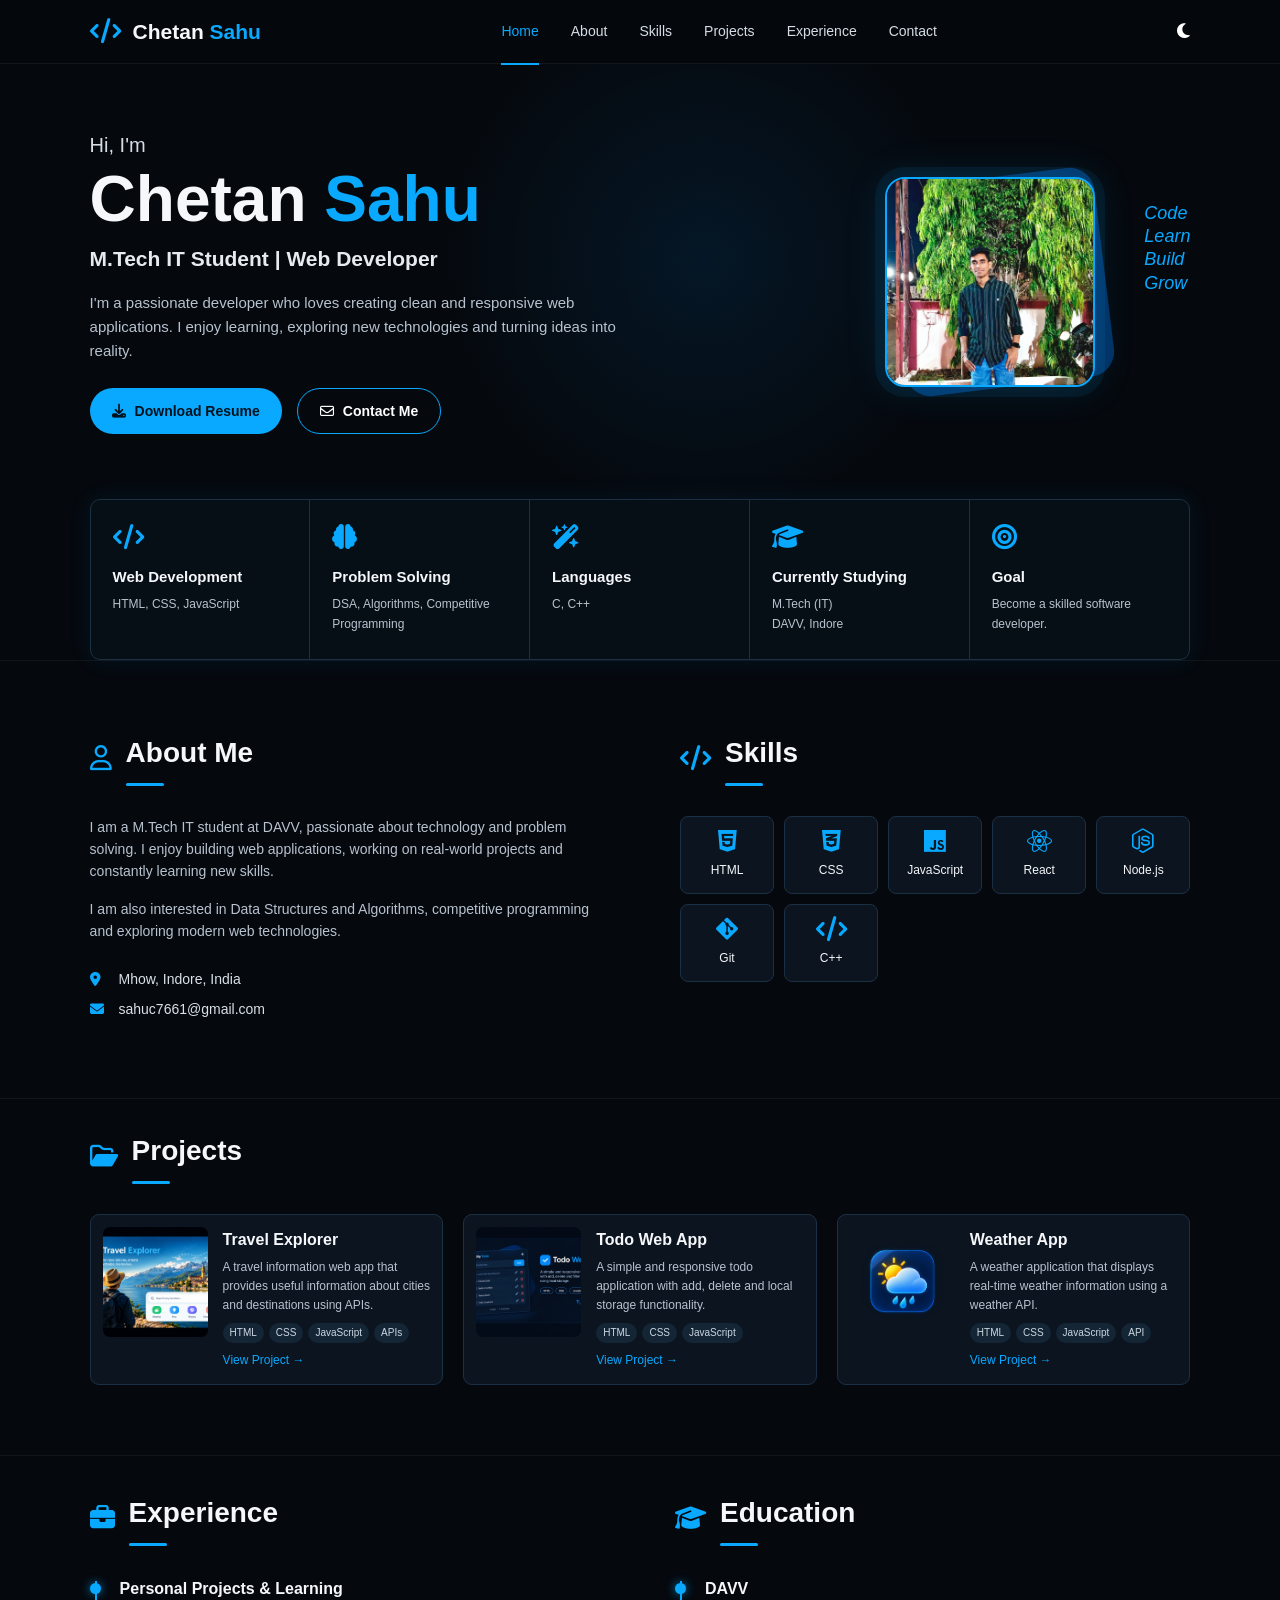
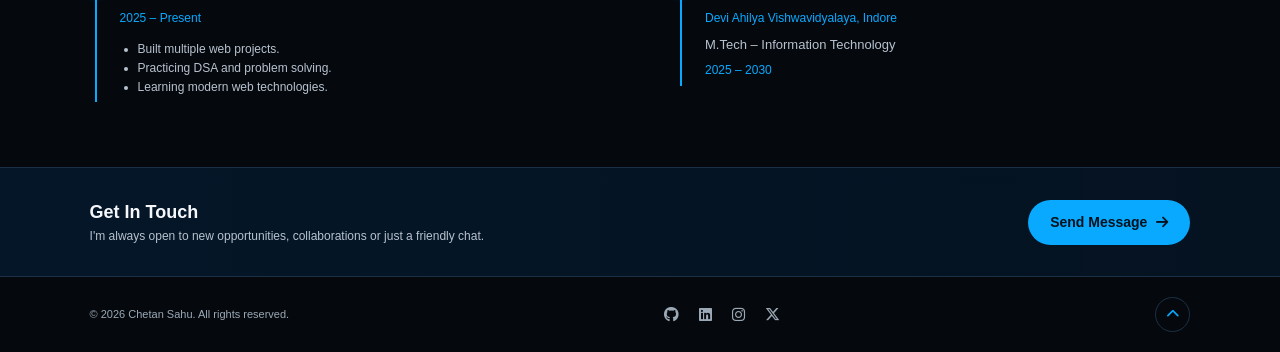
==== index.html @ 57145bf5 "Update index.html" ====
<!DOCTYPE html>
<html lang="en">
<head>
    <meta charset="UTF-8">

    <meta name="viewport"
          content="width=device-width, initial-scale=1.0">

    <meta name="description"
          content="Chetan Sahu - M.Tech IT Student Portfolio">

    <title>Chetan Sahu | Portfolio</title>

    <!-- CSS -->
    <link rel="stylesheet" href="style.css">

    <!-- Font Awesome Icons -->
    <link rel="stylesheet"
          href="https://cdnjs.cloudflare.com/ajax/libs/font-awesome/6.5.2/css/all.min.css">
        
</head>

<body>

    <!-- ================= NAVBAR ================= -->

    <header class="navbar">

        <div class="logo">
            <i class="fa-solid fa-code"></i>
            <span>Chetan <b>Sahu</b></span>
        </div>

        <nav>
            <a href="#home" class="active">Home</a>
            <a href="#about">About</a>
            <a href="#skills">Skills</a>
            <a href="#projects">Projects</a>
            <a href="#experience">Experience</a>
            <a href="#contact">Contact</a>
        </nav>

        <!-- Dark / Light mode -->
        <button id="theme-btn" class="theme-btn">
            <i class="fa-solid fa-moon"></i>
        </button>

    </header>


    <!-- ================= HOME ================= -->

    <section id="home" class="hero">

        <div class="hero-content">

            <p class="intro">Hi, I'm</p>

            <h1>
                Chetan <span>Sahu</span>
            </h1>

            <h2>
                M.Tech IT Student | Web Developer
            </h2>

            <p class="hero-description">
                I'm a passionate developer who loves creating
                clean and responsive web applications. I enjoy
                learning, exploring new technologies and turning
                ideas into reality.
            </p>

            <div class="hero-buttons">

                <a href="#" class="btn primary-btn">
                    <i class="fa-solid fa-download"></i>
                    Download Resume
                </a>

                <a href="#contact" class="btn secondary-btn">
                    <i class="fa-regular fa-envelope"></i>
                    Contact Me
                </a>

            </div>

        </div>


        <!-- Profile Image -->

        <div class="hero-image">

            <div class="image-decoration"></div>

            <img src="images/profile.jpg"
                 alt="Chetan Sahu">

            <div class="code-text">
                Code<br>
                Learn<br>
                Build<br>
                Grow
            </div>

        </div>

    </section>


    <!-- ================= QUICK FEATURES ================= -->

    <section class="features">

        <div class="feature-card">

            <i class="fa-solid fa-code"></i>

            <div>
                <h3>Web Development</h3>

                <p>
                    HTML, CSS, JavaScript
                    
                </p>
            </div>

        </div>


        <div class="feature-card">

            <i class="fa-solid fa-brain"></i>

            <div>
                <h3>Problem Solving</h3>

                <p>
                    DSA, Algorithms,
                    Competitive Programming
                </p>
            </div>

        </div>


        <div class="feature-card">

            <i class="fa-solid fa-wand-magic-sparkles"></i>

            <div>
                <h3>Languages</h3>

                <p>
                    C, C++
        
                </p>
            </div>

        </div>


        <div class="feature-card">

            <i class="fa-solid fa-graduation-cap"></i>

            <div>
                <h3>Currently Studying</h3>

                <p>
                    M.Tech (IT)<br>
                    DAVV, Indore
                </p>
            </div>

        </div>


        <div class="feature-card">

            <i class="fa-solid fa-bullseye"></i>

            <div>
                <h3>Goal</h3>

                <p>
                    Become a skilled software
                    developer.
                </p>
            </div>

        </div>

    </section>


    <!-- ================= ABOUT ================= -->

    <section id="about" class="section">

        <div class="about-container">

            <div class="about-text">

                <div class="section-title">
                    <i class="fa-regular fa-user"></i>

                    <h2>About Me</h2>
                </div>

                <p>
                    I am a M.Tech IT student at DAVV, passionate
                    about technology and problem solving. I enjoy
                    building web applications, working on
                    real-world projects and constantly learning
                    new skills.
                </p>

                <p>
                    I am also interested in Data Structures and
                    Algorithms, competitive programming and
                    exploring modern web technologies.
                </p>


                <div class="personal-info">

                    <p>
                        <i class="fa-solid fa-location-dot"></i>
                        Mhow, Indore, India
                    </p>

                    <p>
                        <i class="fa-solid fa-envelope"></i>
                        sahuc7661@gmail.com
                    </p>

                </div>

            </div>


            <!-- ================= SKILLS ================= -->

            <div id="skills" class="skills">

                <div class="section-title">

                    <i class="fa-solid fa-code"></i>

                    <h2>Skills</h2>

                </div>


                <div class="skills-grid">

                    <div class="skill-card">
                        <i class="fa-brands fa-html5"></i>
                        <span>HTML</span>
                    </div>

                    <div class="skill-card">
                        <i class="fa-brands fa-css3-alt"></i>
                        <span>CSS</span>
                    </div>

                    <div class="skill-card">
                        <i class="fa-brands fa-js"></i>
                        <span>JavaScript</span>
                    </div>

                    <div class="skill-card">
                        <i class="fa-brands fa-react"></i>
                        <span>React</span>
                    </div>

                    <div class="skill-card">
                        <i class="fa-brands fa-node-js"></i>
                        <span>Node.js</span>
                    </div>

                    <div class="skill-card">
                        <i class="fa-brands fa-git-alt"></i>
                        <span>Git</span>
                    </div>

                    <!-- <div class="skill-card">
                        <i class="fa-brands fa-java"></i>
                        <span>Java</span>
                    </div> -->

                    <div class="skill-card">
                        <i class="fa-solid fa-code"></i>
                        <span>C++</span>
                    </div>

                    <!-- <div class="skill-card">
                        <i class="fa-solid fa-database"></i>
                        <span>MySQL</span>
                    </div> -->

                    <!-- <div class="skill-card">
                        <i class="fa-brands fa-figma"></i>
                        <span>Figma</span>
                    </div> -->

                </div>

            </div>

        </div>

    </section>


    <!-- ================= PROJECTS ================= -->

    <section id="projects" class="section projects-section">

        <div class="section-title">

            <i class="fa-regular fa-folder-open"></i>

            <h2>Projects</h2>

        </div>


        <div class="projects-container">


            <!-- Project 1 -->

            <div class="project-card">

                <img src="images/travel.png"
                     alt="Travel Explorer">

                <div class="project-content">

                    <h3>Travel Explorer</h3>

                    <p>
                        A travel information web app that
                        provides useful information about
                        cities and destinations using APIs.
                    </p>

                    <div class="tags">

                        <span>HTML</span>
                        <span>CSS</span>
                        <span>JavaScript</span>
                        <span>APIs</span>

                    </div>

                    <a href="#" class="project-link">
                        View Project →
                    </a>

                </div>

            </div>


            <!-- Project 2 -->

            <div class="project-card">

                <img src="images/todo.png"
                     alt="Todo Web App">

                <div class="project-content">

                    <h3>Todo Web App</h3>

                    <p>
                        A simple and responsive todo
                        application with add, delete and
                        local storage functionality.
                    </p>

                    <div class="tags">

                        <span>HTML</span>
                        <span>CSS</span>
                        <span>JavaScript</span>

                    </div>

                    <a href="#" class="project-link">
                        View Project →
                    </a>

                </div>

            </div>


            <!-- Project 3 -->

            <div class="project-card">

                <img src="images/weather.png"
                     alt="Weather App">

                <div class="project-content">

                    <h3>Weather App</h3>

                    <p>
                        A weather application that displays
                        real-time weather information using
                        a weather API.
                    </p>

                    <div class="tags">

                        <span>HTML</span>
                        <span>CSS</span>
                        <span>JavaScript</span>
                        <span>API</span>

                    </div>

                    <a href="#" class="project-link">
                        View Project →
                    </a>

                </div>

            </div>

        </div>

    </section>


    <!-- ================= EXPERIENCE ================= -->

    <section id="experience" class="section experience-section">

        <div class="experience-container">


            <div class="experience-box">

                <div class="section-title">

                    <i class="fa-solid fa-briefcase"></i>

                    <h2>Experience</h2>

                </div>

                <div class="timeline">

                    <div class="timeline-item">

                        <div class="timeline-dot"></div>

                        <div>

                            <h3>
                                Personal Projects &
                                Learning
                            </h3>

                            <span>
                                2025 – Present
                            </span>

                            <ul>

                                <li>
                                    Built multiple web
                                    projects.
                                </li>

                                <li>
                                    Practicing DSA and
                                    problem solving.
                                </li>

                                <li>
                                    Learning modern
                                    web technologies.
                                </li>

                            </ul>

                        </div>

                    </div>

                </div>

            </div>


            <!-- Education -->

            <div class="experience-box">

                <div class="section-title">

                    <i class="fa-solid fa-graduation-cap"></i>

                    <h2>Education</h2>

                </div>

                <div class="timeline">

                    <div class="timeline-item">

                        <div class="timeline-dot"></div>

                        <div>

                            <h3>
                                DAVV
                            </h3>

                            <span>
                                Devi Ahilya Vishwavidyalaya,
                                Indore
                            </span>

                            <p>
                                M.Tech – Information Technology
                            </p>

                            <span>
                                2025 – 2030
                            </span>

                        </div>

                    </div>

                </div>

            </div>

        </div>

    </section>


    <!-- ================= CONTACT ================= -->

    <section id="contact" class="contact-section">

        <div class="contact-content">

            <div>

                <h2>Get In Touch</h2>

                <p>
                    I'm always open to new opportunities,
                    collaborations or just a friendly chat.
                </p>

            </div>

            <a href="mailto:chetan@example.com"
               class="btn primary-btn">

                Send Message
                <i class="fa-solid fa-arrow-right"></i>

            </a>

        </div>

    </section>


    <!-- ================= FOOTER ================= -->

    <footer>

        <p>
            © 2026 Chetan Sahu. All rights reserved.
        </p>


        <div class="social-links">

            <a href="#">
                <i class="fa-brands fa-github"></i>
            </a>

            <a href="#">
                <i class="fa-brands fa-linkedin"></i>
            </a>

            <a href="#">
                <i class="fa-brands fa-instagram"></i>
            </a>

            <a href="#">
                <i class="fa-brands fa-x-twitter"></i>
            </a>

        </div>


        <!-- Scroll to top -->

        <button id="top-btn" class="top-btn">

            <i class="fa-solid fa-chevron-up"></i>

        </button>

    </footer>


    <!-- JavaScript -->

    <script src="script.js"></script>
</body>
</html>
---- style.css ----
/* =========================================
   GLOBAL SETTINGS
========================================= */

* {
    margin: 0;
    padding: 0;
    box-sizing: border-box;
    scroll-behavior: smooth;
}

:root {
    --bg: #05090e;
    --bg-light: #0a111a;
    --card: #0b141f;
    --border: #1c3045;

    --text: #f5f7fa;
    --text-light: #b8c2ce;

    --blue: #08a9ff;
    --blue-dark: #0077c8;

    --shadow: 0 0 25px rgba(0, 157, 255, 0.08);
}

body {
    font-family: Arial, Helvetica, sans-serif;
    background: var(--bg);
    color: var(--text);
    line-height: 1.6;
}


/* =========================================
   GENERAL
========================================= */

a {
    text-decoration: none;
    color: inherit;
}

button {
    font-family: inherit;
}

section {
    scroll-margin-top: 80px;
}

.section {
    padding: 70px max(7%, 30px);
    border-top: 1px solid rgba(255,255,255,0.05);
}

.section-title {
    display: flex;
    align-items: center;
    gap: 14px;
    margin-bottom: 30px;
}

.section-title i {
    color: var(--blue);
    font-size: 25px;
}

.section-title h2 {
    font-size: 28px;
    position: relative;
}

.section-title h2::after {
    content: "";
    display: block;
    width: 38px;
    height: 3px;
    background: var(--blue);
    margin-top: 7px;
    border-radius: 10px;
}


/* =========================================
   NAVBAR
========================================= */

.navbar {
    height: 64px;
    padding: 0 max(7%, 30px);

    display: flex;
    align-items: center;
    justify-content: space-between;

    position: sticky;
    top: 0;
    z-index: 1000;

    background: rgba(5, 9, 14, 0.92);
    backdrop-filter: blur(12px);

    border-bottom: 1px solid rgba(255,255,255,0.06);
}

.logo {
    display: flex;
    align-items: center;
    gap: 12px;

    font-size: 21px;
    font-weight: bold;
}

.logo i {
    color: var(--blue);
    font-size: 25px;
}

.logo b {
    color: var(--blue);
}

.navbar nav {
    display: flex;
    gap: 32px;
}

.navbar nav a {
    color: #d5dce4;
    font-size: 14px;
    padding: 22px 0;
    position: relative;

    transition: 0.3s;
}

.navbar nav a:hover,
.navbar nav a.active {
    color: var(--blue);
}

.navbar nav a.active::after {
    content: "";

    position: absolute;
    left: 0;
    bottom: 0;

    width: 100%;
    height: 2px;

    background: var(--blue);
}

.theme-btn {
    background: transparent;
    border: none;

    color: white;
    font-size: 17px;

    cursor: pointer;

    transition: 0.3s;
}

.theme-btn:hover {
    color: var(--blue);
    transform: rotate(20deg);
}


/* =========================================
   HERO
========================================= */

.hero {
    min-height: 430px;

    padding: 65px max(7%, 30px);

    display: flex;
    align-items: center;
    justify-content: space-between;

    gap: 60px;

    background:
        radial-gradient(
            circle at 55% 45%,
            rgba(0, 145, 255, 0.10),
            transparent 35%
        );
}

.hero-content {
    max-width: 570px;
}

.intro {
    font-size: 20px;
    color: #d5dce4;
    margin-bottom: 3px;
}

.hero h1 {
    font-size: clamp(42px, 5vw, 64px);
    line-height: 1.1;
    margin-bottom: 8px;
}

.hero h1 span {
    color: var(--blue);
}

.hero h2 {
    font-size: 21px;
    margin-bottom: 15px;
    color: #e7ebef;
}

.hero-description {
    color: var(--text-light);
    max-width: 550px;
    font-size: 15px;
}

.hero-buttons {
    display: flex;
    gap: 15px;
    margin-top: 25px;
    flex-wrap: wrap;
}

.btn {
    padding: 11px 22px;

    border-radius: 25px;

    display: inline-flex;
    align-items: center;
    gap: 9px;

    font-size: 14px;
    font-weight: 600;

    transition: 0.3s;
}

.primary-btn {
    background: var(--blue);
    color: #00121d;
}

.primary-btn:hover {
    background: #39bbff;
    transform: translateY(-3px);
    box-shadow: 0 8px 25px rgba(0,169,255,0.25);
}

.secondary-btn {
    border: 1px solid var(--blue);
    color: white;
}

.secondary-btn:hover {
    background: rgba(0,169,255,0.1);
    transform: translateY(-3px);
}


/* =========================================
   HERO IMAGE
========================================= */

.hero-image {
    width: 400px;
    height: 300px;

    position: relative;

    display: flex;
    justify-content: center;
    align-items: center;
}

.hero-image img {
    width: 210px;
    height: 210px;

    object-fit: cover;

    border-radius: 20px;

    position: relative;
    z-index: 2;

    border: 2px solid var(--blue);

    box-shadow:
        0 0 0 10px rgba(0,169,255,0.08),
        0 0 40px rgba(0,169,255,0.15);
}

.image-decoration {
    width: 210px;
    height: 210px;

    position: absolute;

    background: rgba(0,125,255,0.35);

    border-radius: 25px;

    transform: rotate(-7deg);

    right: 85px;
    top: 45px;
}

.code-text {
    position: absolute;

    right: 0;
    top: 70px;

    color: var(--blue);

    font-size: 18px;
    font-style: italic;

    line-height: 1.3;
}


/* =========================================
   FEATURES
========================================= */

.features {
    margin: 0 max(7%, 30px);

    display: grid;
    grid-template-columns:
        repeat(5, 1fr);

    border: 1px solid var(--border);

    border-radius: 10px;

    background: rgba(10,20,30,0.55);

    box-shadow: var(--shadow);

    overflow: hidden;
}

.feature-card {
    padding: 25px 22px;

    display: flex;
    flex-direction: column;

    gap: 15px;

    border-right: 1px solid var(--border);

    transition: 0.3s;
}

.feature-card:last-child {
    border-right: none;
}

.feature-card:hover {
    background: rgba(0,160,255,0.05);
}

.feature-card > i {
    color: var(--blue);
    font-size: 25px;
}

.feature-card h3 {
    font-size: 15px;
    margin-bottom: 6px;
}

.feature-card p {
    color: var(--text-light);
    font-size: 12px;
}


/* =========================================
   ABOUT + SKILLS
========================================= */

.about-container {
    display: grid;
    grid-template-columns: 1fr 1fr;
    gap: 80px;
}

.about-text > p {
    color: var(--text-light);
    font-size: 14px;
    margin-bottom: 15px;
    max-width: 550px;
}

.personal-info {
    margin-top: 25px;
}

.personal-info p {
    color: #d9e0e7;
    margin: 8px 0;
    font-size: 14px;
}

.personal-info i {
    width: 25px;
    color: var(--blue);
}


/* =========================================
   SKILLS
========================================= */

.skills-grid {
    display: grid;

    grid-template-columns:
        repeat(5, 1fr);

    gap: 10px;
}

.skill-card {
    min-height: 78px;

    display: flex;
    flex-direction: column;

    align-items: center;
    justify-content: center;

    gap: 7px;

    border: 1px solid var(--border);

    border-radius: 8px;

    background: var(--card);

    transition: 0.3s;
}

.skill-card i {
    font-size: 25px;
    color: var(--blue);
}

.skill-card span {
    font-size: 12px;
}

.skill-card:hover {
    transform: translateY(-5px);
    border-color: var(--blue);

    box-shadow:
        0 8px 25px rgba(0,160,255,0.10);
}


/* =========================================
   PROJECTS
========================================= */

.projects-section {
    padding-top: 30px;
}

.projects-container {
    display: grid;

    grid-template-columns:
        repeat(3, 1fr);

    gap: 20px;
}

.project-card {
    display: flex;
    gap: 15px;

    padding: 12px;

    border: 1px solid var(--border);

    border-radius: 9px;

    background: var(--card);

    transition: 0.3s;
}

.project-card:hover {
    transform: translateY(-5px);

    border-color: var(--blue);

    box-shadow:
        0 10px 30px rgba(0,150,255,0.10);
}

.project-card img {
    width: 105px;
    height: 110px;

    object-fit: cover;

    border-radius: 7px;
}

.project-content {
    flex: 1;
}

.project-content h3 {
    font-size: 16px;
    margin-bottom: 5px;
}

.project-content p {
    font-size: 12px;
    color: var(--text-light);

    margin-bottom: 8px;
}

.tags {
    display: flex;
    flex-wrap: wrap;
    gap: 5px;
}

.tags span {
    background: #142536;

    color: #cbd7e2;

    padding: 2px 7px;

    border-radius: 10px;

    font-size: 10px;
}

.project-link {
    display: inline-block;

    margin-top: 8px;

    font-size: 12px;

    color: var(--blue);

    transition: 0.3s;
}

.project-link:hover {
    letter-spacing: 0.5px;
}


/* =========================================
   EXPERIENCE + EDUCATION
========================================= */

.experience-section {
    padding-top: 35px;
}

.experience-container {
    display: grid;

    grid-template-columns:
        1fr 1fr;

    gap: 70px;
}

.timeline {
    position: relative;

    padding-left: 30px;
}

.timeline::before {
    content: "";

    position: absolute;

    left: 5px;
    top: 5px;

    width: 2px;
    height: 100%;

    background: var(--blue);
}

.timeline-item {
    position: relative;

    display: flex;

    gap: 20px;
}

.timeline-dot {
    width: 11px;
    height: 11px;

    border-radius: 50%;

    background: var(--blue);

    position: absolute;

    left: -30px;
    top: 7px;

    box-shadow:
        0 0 10px rgba(0,170,255,0.7);
}

.timeline-item h3 {
    font-size: 16px;
    margin-bottom: 3px;
}

.timeline-item span {
    font-size: 12px;
    color: var(--blue);
}

.timeline-item p {
    font-size: 13px;
    color: var(--text-light);
    margin-top: 5px;
}

.timeline-item ul {
    margin-top: 10px;
    padding-left: 18px;

    color: var(--text-light);

    font-size: 12px;
}


/* =========================================
   CONTACT
========================================= */

.contact-section {
    padding: 30px max(7%, 30px);

    background:
        linear-gradient(
            90deg,
            rgba(0,70,130,0.22),
            rgba(0,130,255,0.08)
        );

    border-top: 1px solid var(--border);
    border-bottom: 1px solid var(--border);
}

.contact-content {
    display: flex;

    align-items: center;
    justify-content: space-between;

    gap: 30px;
}

.contact-content h2 {
    font-size: 18px;
}

.contact-content p {
    color: var(--text-light);
    font-size: 12px;
}


/* =========================================
   FOOTER
========================================= */

footer {
    min-height: 75px;

    padding: 0 max(7%, 30px);

    display: flex;

    align-items: center;

    justify-content: space-between;

    gap: 20px;

    color: #9ba8b5;

    font-size: 11px;
}

.social-links {
    display: flex;
    gap: 20px;
}

.social-links a {
    font-size: 15px;
    transition: 0.3s;
}

.social-links a:hover {
    color: var(--blue);
    transform: translateY(-3px);
}

.top-btn {
    width: 35px;
    height: 35px;

    border-radius: 50%;

    border: 1px solid var(--border);

    background: transparent;

    color: var(--blue);

    cursor: pointer;

    transition: 0.3s;
}

.top-btn:hover {
    background: var(--blue);
    color: #00121d;
}


/* =========================================
   LIGHT MODE
========================================= */

body.light-mode {
    --bg: #f5f8fb;
    --bg-light: #ffffff;
    --card: #ffffff;
    --border: #dce5ed;

    --text: #101820;
    --text-light: #53616e;

    --blue: #008ee8;
}

body.light-mode .navbar {
    background: rgba(255,255,255,0.92);
}

body.light-mode .secondary-btn {
    color: #111;
}

body.light-mode .feature-card,
body.light-mode .skill-card,
body.light-mode .project-card {
    background: white;
}

body.light-mode .tags span {
    background: #edf5fa;
    color: #405261;
}


/* =========================================
   ANIMATIONS
========================================= */

@keyframes fadeUp {

    from {
        opacity: 0;
        transform: translateY(25px);
    }

    to {
        opacity: 1;
        transform: translateY(0);
    }

}

.hero-content {
    animation: fadeUp 0.8s ease;
}

.hero-image {
    animation: fadeUp 1s ease;
}


/* =========================================
   TABLET
========================================= */

@media (max-width: 1000px) {

    .navbar nav {
        gap: 18px;
    }

    .features {
        grid-template-columns:
            repeat(3, 1fr);
    }

    .feature-card:nth-child(3) {
        border-right: none;
    }

    .about-container {
        gap: 40px;
    }

    .skills-grid {
        grid-template-columns:
            repeat(4, 1fr);
    }

    .projects-container {
        grid-template-columns:
            repeat(2, 1fr);
    }

}


/* =========================================
   MOBILE
========================================= */

@media (max-width: 750px) {

    .navbar {
        padding: 0 20px;
    }

    .logo {
        font-size: 17px;
    }

    .navbar nav {
        display: none;
    }

    .hero {
        padding: 55px 25px;

        flex-direction: column;

        text-align: center;

        gap: 35px;
    }

    .hero-content {
        max-width: 100%;
    }

    .hero-buttons {
        justify-content: center;
    }

    .hero-image {
        width: 100%;
    }

    .code-text {
        right: 5%;
    }

    .features {
        margin: 0 20px;

        grid-template-columns: 1fr;

        text-align: center;
    }

    .feature-card {
        border-right: none;
        border-bottom: 1px solid var(--border);

        align-items: center;
    }

    .feature-card:last-child {
        border-bottom: none;
    }

    .section {
        padding: 55px 25px;
    }

    .about-container {
        grid-template-columns: 1fr;
    }

    .skills-grid {
        grid-template-columns:
            repeat(3, 1fr);
    }

    .projects-container {
        grid-template-columns: 1fr;
    }

    .experience-container {
        grid-template-columns: 1fr;
        gap: 45px;
    }

    .contact-content {
        flex-direction: column;
        align-items: flex-start;
    }

    footer {
        padding: 25px;

        flex-direction: column;

        text-align: center;
    }

}


/* =========================================
   SMALL MOBILE
========================================= */

@media (max-width: 450px) {

    .hero h1 {
        font-size: 40px;
    }

    .hero h2 {
        font-size: 17px;
    }

    .hero-image img,
    .image-decoration {
        width: 180px;
        height: 180px;
    }

    .skills-grid {
        grid-template-columns:
            repeat(2, 1fr);
    }

    .project-card {
        flex-direction: column;
    }

    .project-card img {
        width: 100%;
        height: 160px;
    }

    .code-text {
        display: none;
    }

}
.reveal {
    opacity: 0;
    transform: translateY(30px);
    transition: 0.7s ease;
}

.reveal.show {
    opacity: 1;
    transform: translateY(0);
}
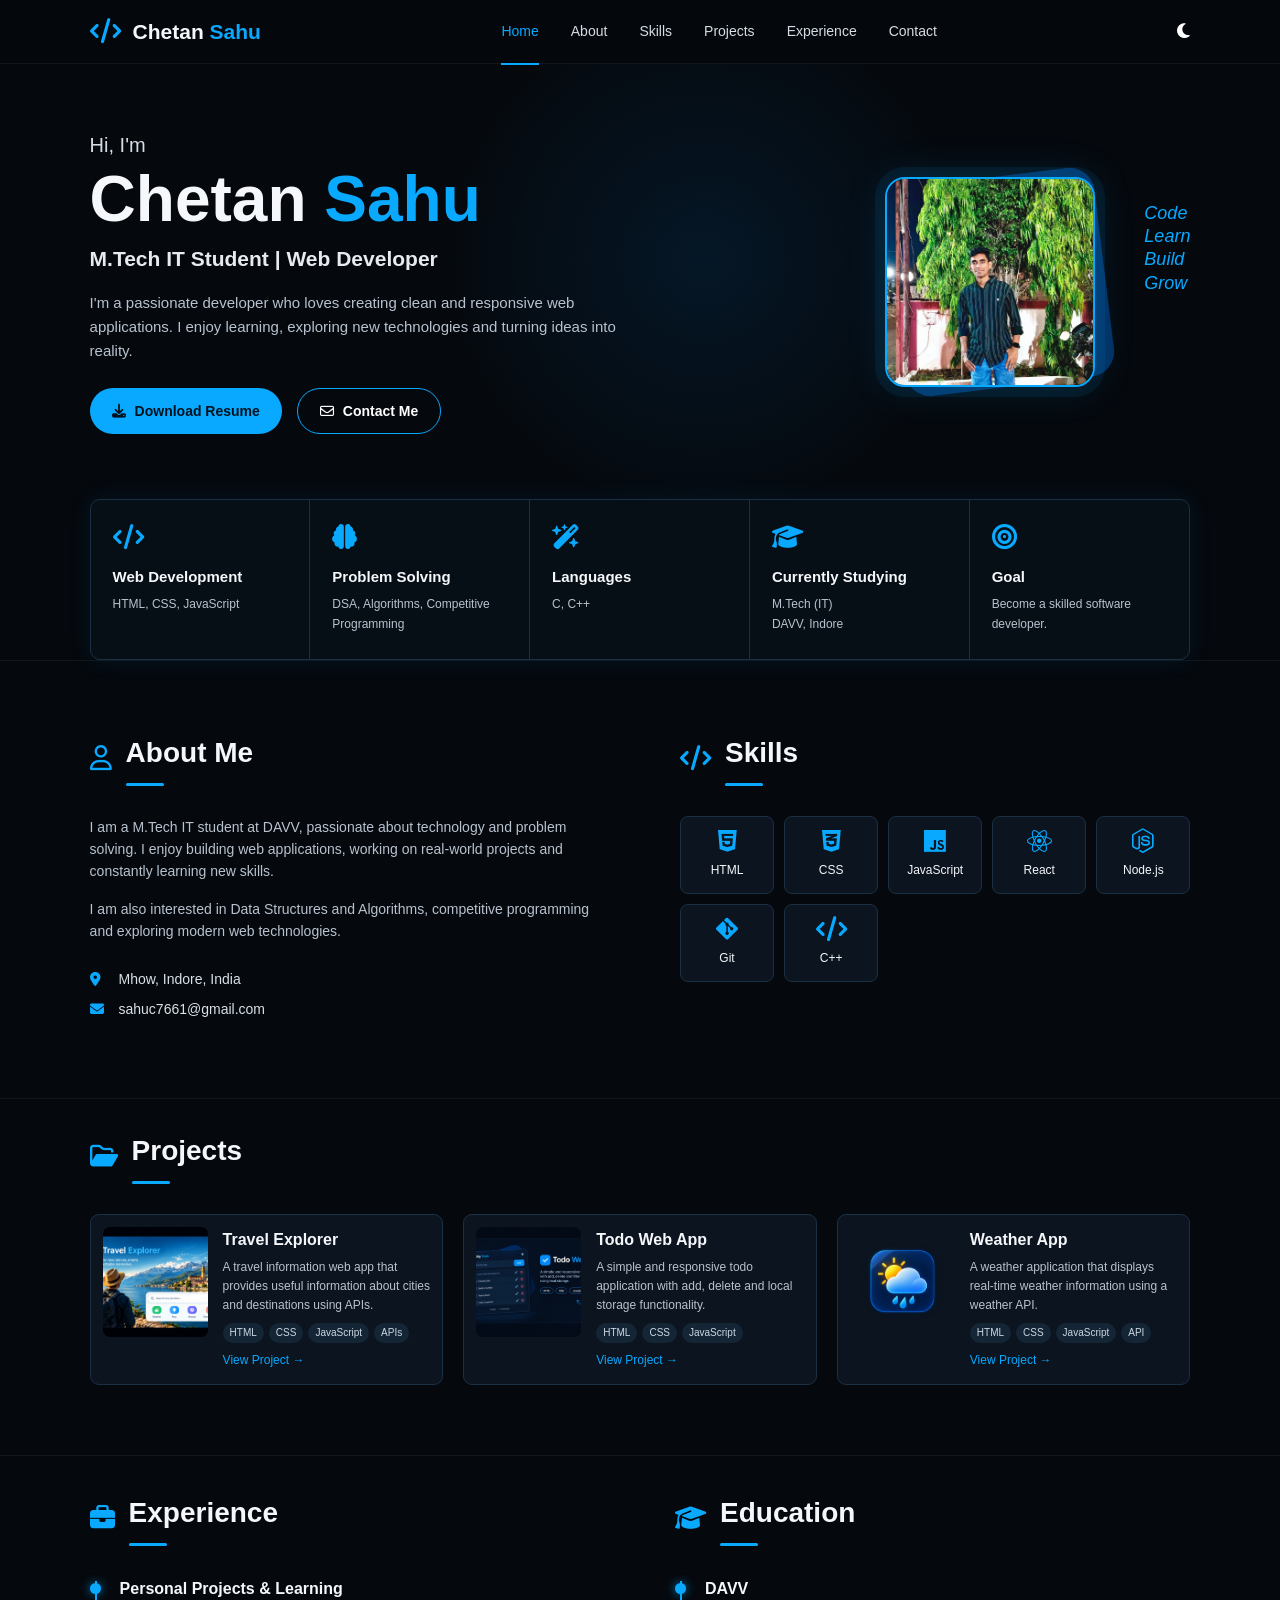
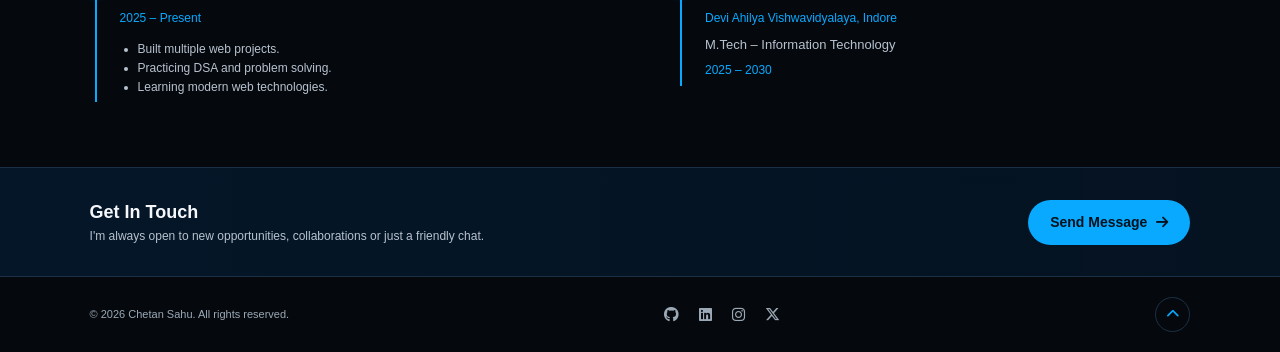
==== commit 301f5af2: "Save local portfolio files" ====
--- a/index.html
+++ b/index.html
@@ -1,629 +1,630 @@
-<!DOCTYPE html>
-<html lang="en">
-<head>
-    <meta charset="UTF-8">
-
-    <meta name="viewport"
-          content="width=device-width, initial-scale=1.0">
-
-    <meta name="description"
-          content="Chetan Sahu - M.Tech IT Student Portfolio">
-
-    <title>Chetan Sahu | Portfolio</title>
-
-    <!-- CSS -->
-    <link rel="stylesheet" href="style.css">
-
-    <!-- Font Awesome Icons -->
-    <link rel="stylesheet"
-          href="https://cdnjs.cloudflare.com/ajax/libs/font-awesome/6.5.2/css/all.min.css">
-        
-</head>
-
-<body>
-
-    <!-- ================= NAVBAR ================= -->
-
-    <header class="navbar">
-
-        <div class="logo">
-            <i class="fa-solid fa-code"></i>
-            <span>Chetan <b>Sahu</b></span>
-        </div>
-
-        <nav>
-            <a href="#home" class="active">Home</a>
-            <a href="#about">About</a>
-            <a href="#skills">Skills</a>
-            <a href="#projects">Projects</a>
-            <a href="#experience">Experience</a>
-            <a href="#contact">Contact</a>
-        </nav>
-
-        <!-- Dark / Light mode -->
-        <button id="theme-btn" class="theme-btn">
-            <i class="fa-solid fa-moon"></i>
-        </button>
-
-    </header>
-
-
-    <!-- ================= HOME ================= -->
-
-    <section id="home" class="hero">
-
-        <div class="hero-content">
-
-            <p class="intro">Hi, I'm</p>
-
-            <h1>
-                Chetan <span>Sahu</span>
-            </h1>
-
-            <h2>
-                M.Tech IT Student | Web Developer
-            </h2>
-
-            <p class="hero-description">
-                I'm a passionate developer who loves creating
-                clean and responsive web applications. I enjoy
-                learning, exploring new technologies and turning
-                ideas into reality.
-            </p>
-
-            <div class="hero-buttons">
-
-                <a href="#" class="btn primary-btn">
-                    <i class="fa-solid fa-download"></i>
-                    Download Resume
-                </a>
-
-                <a href="#contact" class="btn secondary-btn">
-                    <i class="fa-regular fa-envelope"></i>
-                    Contact Me
-                </a>
-
-            </div>
-
-        </div>
-
-
-        <!-- Profile Image -->
-
-        <div class="hero-image">
-
-            <div class="image-decoration"></div>
-
-            <img src="images/profile.jpg"
-                 alt="Chetan Sahu">
-
-            <div class="code-text">
-                Code<br>
-                Learn<br>
-                Build<br>
-                Grow
-            </div>
-
-        </div>
-
-    </section>
-
-
-    <!-- ================= QUICK FEATURES ================= -->
-
-    <section class="features">
-
-        <div class="feature-card">
-
-            <i class="fa-solid fa-code"></i>
-
-            <div>
-                <h3>Web Development</h3>
-
-                <p>
-                    HTML, CSS, JavaScript
-                    
-                </p>
-            </div>
-
-        </div>
-
-
-        <div class="feature-card">
-
-            <i class="fa-solid fa-brain"></i>
-
-            <div>
-                <h3>Problem Solving</h3>
-
-                <p>
-                    DSA, Algorithms,
-                    Competitive Programming
-                </p>
-            </div>
-
-        </div>
-
-
-        <div class="feature-card">
-
-            <i class="fa-solid fa-wand-magic-sparkles"></i>
-
-            <div>
-                <h3>Languages</h3>
-
-                <p>
-                    C, C++
-        
-                </p>
-            </div>
-
-        </div>
-
-
-        <div class="feature-card">
-
-            <i class="fa-solid fa-graduation-cap"></i>
-
-            <div>
-                <h3>Currently Studying</h3>
-
-                <p>
-                    M.Tech (IT)<br>
-                    DAVV, Indore
-                </p>
-            </div>
-
-        </div>
-
-
-        <div class="feature-card">
-
-            <i class="fa-solid fa-bullseye"></i>
-
-            <div>
-                <h3>Goal</h3>
-
-                <p>
-                    Become a skilled software
-                    developer.
-                </p>
-            </div>
-
-        </div>
-
-    </section>
-
-
-    <!-- ================= ABOUT ================= -->
-
-    <section id="about" class="section">
-
-        <div class="about-container">
-
-            <div class="about-text">
-
-                <div class="section-title">
-                    <i class="fa-regular fa-user"></i>
-
-                    <h2>About Me</h2>
-                </div>
-
-                <p>
-                    I am a M.Tech IT student at DAVV, passionate
-                    about technology and problem solving. I enjoy
-                    building web applications, working on
-                    real-world projects and constantly learning
-                    new skills.
-                </p>
-
-                <p>
-                    I am also interested in Data Structures and
-                    Algorithms, competitive programming and
-                    exploring modern web technologies.
-                </p>
-
-
-                <div class="personal-info">
-
-                    <p>
-                        <i class="fa-solid fa-location-dot"></i>
-                        Mhow, Indore, India
-                    </p>
-
-                    <p>
-                        <i class="fa-solid fa-envelope"></i>
-                        sahuc7661@gmail.com
-                    </p>
-
-                </div>
-
-            </div>
-
-
-            <!-- ================= SKILLS ================= -->
-
-            <div id="skills" class="skills">
-
-                <div class="section-title">
-
-                    <i class="fa-solid fa-code"></i>
-
-                    <h2>Skills</h2>
-
-                </div>
-
-
-                <div class="skills-grid">
-
-                    <div class="skill-card">
-                        <i class="fa-brands fa-html5"></i>
-                        <span>HTML</span>
-                    </div>
-
-                    <div class="skill-card">
-                        <i class="fa-brands fa-css3-alt"></i>
-                        <span>CSS</span>
-                    </div>
-
-                    <div class="skill-card">
-                        <i class="fa-brands fa-js"></i>
-                        <span>JavaScript</span>
-                    </div>
-
-                    <div class="skill-card">
-                        <i class="fa-brands fa-react"></i>
-                        <span>React</span>
-                    </div>
-
-                    <div class="skill-card">
-                        <i class="fa-brands fa-node-js"></i>
-                        <span>Node.js</span>
-                    </div>
-
-                    <div class="skill-card">
-                        <i class="fa-brands fa-git-alt"></i>
-                        <span>Git</span>
-                    </div>
-
-                    <!-- <div class="skill-card">
-                        <i class="fa-brands fa-java"></i>
-                        <span>Java</span>
-                    </div> -->
-
-                    <div class="skill-card">
-                        <i class="fa-solid fa-code"></i>
-                        <span>C++</span>
-                    </div>
-
-                    <!-- <div class="skill-card">
-                        <i class="fa-solid fa-database"></i>
-                        <span>MySQL</span>
-                    </div> -->
-
-                    <!-- <div class="skill-card">
-                        <i class="fa-brands fa-figma"></i>
-                        <span>Figma</span>
-                    </div> -->
-
-                </div>
-
-            </div>
-
-        </div>
-
-    </section>
-
-
-    <!-- ================= PROJECTS ================= -->
-
-    <section id="projects" class="section projects-section">
-
-        <div class="section-title">
-
-            <i class="fa-regular fa-folder-open"></i>
-
-            <h2>Projects</h2>
-
-        </div>
-
-
-        <div class="projects-container">
-
-
-            <!-- Project 1 -->
-
-            <div class="project-card">
-
-                <img src="images/travel.png"
-                     alt="Travel Explorer">
-
-                <div class="project-content">
-
-                    <h3>Travel Explorer</h3>
-
-                    <p>
-                        A travel information web app that
-                        provides useful information about
-                        cities and destinations using APIs.
-                    </p>
-
-                    <div class="tags">
-
-                        <span>HTML</span>
-                        <span>CSS</span>
-                        <span>JavaScript</span>
-                        <span>APIs</span>
-
-                    </div>
-
-                    <a href="#" class="project-link">
-                        View Project →
-                    </a>
-
-                </div>
-
-            </div>
-
-
-            <!-- Project 2 -->
-
-            <div class="project-card">
-
-                <img src="images/todo.png"
-                     alt="Todo Web App">
-
-                <div class="project-content">
-
-                    <h3>Todo Web App</h3>
-
-                    <p>
-                        A simple and responsive todo
-                        application with add, delete and
-                        local storage functionality.
-                    </p>
-
-                    <div class="tags">
-
-                        <span>HTML</span>
-                        <span>CSS</span>
-                        <span>JavaScript</span>
-
-                    </div>
-
-                    <a href="#" class="project-link">
-                        View Project →
-                    </a>
-
-                </div>
-
-            </div>
-
-
-            <!-- Project 3 -->
-
-            <div class="project-card">
-
-                <img src="images/weather.png"
-                     alt="Weather App">
-
-                <div class="project-content">
-
-                    <h3>Weather App</h3>
-
-                    <p>
-                        A weather application that displays
-                        real-time weather information using
-                        a weather API.
-                    </p>
-
-                    <div class="tags">
-
-                        <span>HTML</span>
-                        <span>CSS</span>
-                        <span>JavaScript</span>
-                        <span>API</span>
-
-                    </div>
-
-                    <a href="#" class="project-link">
-                        View Project →
-                    </a>
-
-                </div>
-
-            </div>
-
-        </div>
-
-    </section>
-
-
-    <!-- ================= EXPERIENCE ================= -->
-
-    <section id="experience" class="section experience-section">
-
-        <div class="experience-container">
-
-
-            <div class="experience-box">
-
-                <div class="section-title">
-
-                    <i class="fa-solid fa-briefcase"></i>
-
-                    <h2>Experience</h2>
-
-                </div>
-
-                <div class="timeline">
-
-                    <div class="timeline-item">
-
-                        <div class="timeline-dot"></div>
-
-                        <div>
-
-                            <h3>
-                                Personal Projects &
-                                Learning
-                            </h3>
-
-                            <span>
-                                2025 – Present
-                            </span>
-
-                            <ul>
-
-                                <li>
-                                    Built multiple web
-                                    projects.
-                                </li>
-
-                                <li>
-                                    Practicing DSA and
-                                    problem solving.
-                                </li>
-
-                                <li>
-                                    Learning modern
-                                    web technologies.
-                                </li>
-
-                            </ul>
-
-                        </div>
-
-                    </div>
-
-                </div>
-
-            </div>
-
-
-            <!-- Education -->
-
-            <div class="experience-box">
-
-                <div class="section-title">
-
-                    <i class="fa-solid fa-graduation-cap"></i>
-
-                    <h2>Education</h2>
-
-                </div>
-
-                <div class="timeline">
-
-                    <div class="timeline-item">
-
-                        <div class="timeline-dot"></div>
-
-                        <div>
-
-                            <h3>
-                                DAVV
-                            </h3>
-
-                            <span>
-                                Devi Ahilya Vishwavidyalaya,
-                                Indore
-                            </span>
-
-                            <p>
-                                M.Tech – Information Technology
-                            </p>
-
-                            <span>
-                                2025 – 2030
-                            </span>
-
-                        </div>
-
-                    </div>
-
-                </div>
-
-            </div>
-
-        </div>
-
-    </section>
-
-
-    <!-- ================= CONTACT ================= -->
-
-    <section id="contact" class="contact-section">
-
-        <div class="contact-content">
-
-            <div>
-
-                <h2>Get In Touch</h2>
-
-                <p>
-                    I'm always open to new opportunities,
-                    collaborations or just a friendly chat.
-                </p>
-
-            </div>
-
-            <a href="mailto:chetan@example.com"
-               class="btn primary-btn">
-
-                Send Message
-                <i class="fa-solid fa-arrow-right"></i>
-
-            </a>
-
-        </div>
-
-    </section>
-
-
-    <!-- ================= FOOTER ================= -->
-
-    <footer>
-
-        <p>
-            © 2026 Chetan Sahu. All rights reserved.
-        </p>
-
-
-        <div class="social-links">
-
-            <a href="#">
-                <i class="fa-brands fa-github"></i>
-            </a>
-
-            <a href="#">
-                <i class="fa-brands fa-linkedin"></i>
-            </a>
-
-            <a href="#">
-                <i class="fa-brands fa-instagram"></i>
-            </a>
-
-            <a href="#">
-                <i class="fa-brands fa-x-twitter"></i>
-            </a>
-
-        </div>
-
-
-        <!-- Scroll to top -->
-
-        <button id="top-btn" class="top-btn">
-
-            <i class="fa-solid fa-chevron-up"></i>
-
-        </button>
-
-    </footer>
-
-
-    <!-- JavaScript -->
-
-    <script src="script.js"></script>
-</body>
-</html>
+<!DOCTYPE html>
+<html lang="en">
+<head>
+    <meta charset="UTF-8">
+
+    <meta name="viewport"
+          content="width=device-width, initial-scale=1.0">
+
+    <meta name="description"
+          content="Chetan Sahu - M.Tech IT Student Portfolio">
+
+    <title>Chetan Sahu | Portfolio</title>
+
+    <!-- CSS -->
+    <link rel="stylesheet" href="style.css">
+
+    <!-- Font Awesome Icons -->
+    <link rel="stylesheet"
+          href="https://cdnjs.cloudflare.com/ajax/libs/font-awesome/6.5.2/css/all.min.css">
+      <script src="script.js"></script>    
+</head>
+
+<body>
+
+    <!-- ================= NAVBAR ================= -->
+
+    <header class="navbar">
+
+        <div class="logo">
+            <i class="fa-solid fa-code"></i>
+            <span>Chetan <b>Sahu</b></span>
+        </div>
+
+        <nav>
+            <a href="#home" class="active">Home</a>
+            <a href="#about">About</a>
+            <a href="#skills">Skills</a>
+            <a href="#projects">Projects</a>
+            <a href="#experience">Experience</a>
+            <a href="#contact">Contact</a>
+        </nav>
+
+        <!-- Dark / Light mode -->
+        <button id="theme-btn" class="theme-btn">
+            <i class="fa-solid fa-moon"></i>
+        </button>
+
+    </header>
+
+
+    <!-- ================= HOME ================= -->
+
+    <section id="home" class="hero">
+
+        <div class="hero-content">
+
+            <p class="intro">Hi, I'm</p>
+
+            <h1>
+                Chetan <span>Sahu</span>
+            </h1>
+
+            <h2>
+                M.Tech IT Student | Web Developer
+            </h2>
+
+            <p class="hero-description">
+                I'm a passionate developer who loves creating
+                clean and responsive web applications. I enjoy
+                learning, exploring new technologies and turning
+                ideas into reality.
+            </p>
+
+            <div class="hero-buttons">
+
+                <a href="#" class="btn primary-btn">
+                    <i class="fa-solid fa-download"></i>
+                    Download Resume
+                </a>
+
+                <a href="#contact" class="btn secondary-btn">
+                    <i class="fa-regular fa-envelope"></i>
+                    Contact Me
+                </a>
+
+            </div>
+
+        </div>
+
+
+        <!-- Profile Image -->
+
+        <div class="hero-image">
+
+            <div class="image-decoration"></div>
+
+            <img src="images/profile.jpg"
+                 alt="Chetan Sahu">
+
+            <div class="code-text">
+                Code<br>
+                Learn<br>
+                Build<br>
+                Grow
+            </div>
+
+        </div>
+
+    </section>
+
+
+    <!-- ================= QUICK FEATURES ================= -->
+
+    <section class="features">
+
+        <div class="feature-card">
+
+            <i class="fa-solid fa-code"></i>
+
+            <div>
+                <h3>Web Development</h3>
+
+                <p>
+                    HTML, CSS, JavaScript
+                    
+                </p>
+            </div>
+
+        </div>
+
+
+        <div class="feature-card">
+
+            <i class="fa-solid fa-brain"></i>
+
+            <div>
+                <h3>Problem Solving</h3>
+
+                <p>
+                    DSA, Algorithms,
+                    Competitive Programming
+                </p>
+            </div>
+
+        </div>
+
+
+        <div class="feature-card">
+
+            <i class="fa-solid fa-wand-magic-sparkles"></i>
+
+            <div>
+                <h3>Languages</h3>
+
+                <p>
+                    C, C++
+        
+                </p>
+            </div>
+
+        </div>
+
+
+        <div class="feature-card">
+
+            <i class="fa-solid fa-graduation-cap"></i>
+
+            <div>
+                <h3>Currently Studying</h3>
+
+                <p>
+                    M.Tech (IT)<br>
+                    DAVV, Indore
+                </p>
+            </div>
+
+        </div>
+
+
+        <div class="feature-card">
+
+            <i class="fa-solid fa-bullseye"></i>
+
+            <div>
+                <h3>Goal</h3>
+
+                <p>
+                    Become a skilled software
+                    developer.
+                </p>
+            </div>
+
+        </div>
+
+    </section>
+
+
+    <!-- ================= ABOUT ================= -->
+
+    <section id="about" class="section">
+
+        <div class="about-container">
+
+            <div class="about-text">
+
+                <div class="section-title">
+                    <i class="fa-regular fa-user"></i>
+
+                    <h2>About Me</h2>
+                </div>
+
+                <p>
+                    I am a M.Tech IT student at DAVV, passionate
+                    about technology and problem solving. I enjoy
+                    building web applications, working on
+                    real-world projects and constantly learning
+                    new skills.
+                </p>
+
+                <p>
+                    I am also interested in Data Structures and
+                    Algorithms, competitive programming and
+                    exploring modern web technologies.
+                </p>
+
+
+                <div class="personal-info">
+
+                    <p>
+                        <i class="fa-solid fa-location-dot"></i>
+                        Mhow, Indore, India
+                    </p>
+
+                    <p>
+                        <i class="fa-solid fa-envelope"></i>
+                        sahuc7661@gmail.com
+                    </p>
+
+                </div>
+
+            </div>
+
+
+            <!-- ================= SKILLS ================= -->
+
+            <div id="skills" class="skills">
+
+                <div class="section-title">
+
+                    <i class="fa-solid fa-code"></i>
+
+                    <h2>Skills</h2>
+
+                </div>
+
+
+                <div class="skills-grid">
+
+                    <div class="skill-card">
+                        <i class="fa-brands fa-html5"></i>
+                        <span>HTML</span>
+                    </div>
+
+                    <div class="skill-card">
+                        <i class="fa-brands fa-css3-alt"></i>
+                        <span>CSS</span>
+                    </div>
+
+                    <div class="skill-card">
+                        <i class="fa-brands fa-js"></i>
+                        <span>JavaScript</span>
+                    </div>
+
+                    <div class="skill-card">
+                        <i class="fa-brands fa-react"></i>
+                        <span>React</span>
+                    </div>
+
+                    <div class="skill-card">
+                        <i class="fa-brands fa-node-js"></i>
+                        <span>Node.js</span>
+                    </div>
+
+                    <div class="skill-card">
+                        <i class="fa-brands fa-git-alt"></i>
+                        <span>Git</span>
+                    </div>
+
+                    <!-- <div class="skill-card">
+                        <i class="fa-brands fa-java"></i>
+                        <span>Java</span>
+                    </div> -->
+
+                    <div class="skill-card">
+                        <i class="fa-solid fa-code"></i>
+                        <span>C++</span>
+                    </div>
+
+                    <!-- <div class="skill-card">
+                        <i class="fa-solid fa-database"></i>
+                        <span>MySQL</span>
+                    </div> -->
+
+                    <!-- <div class="skill-card">
+                        <i class="fa-brands fa-figma"></i>
+                        <span>Figma</span>
+                    </div> -->
+
+                </div>
+
+            </div>
+
+        </div>
+
+    </section>
+
+
+    <!-- ================= PROJECTS ================= -->
+
+    <section id="projects" class="section projects-section">
+
+        <div class="section-title">
+
+            <i class="fa-regular fa-folder-open"></i>
+
+            <h2>Projects</h2>
+
+        </div>
+
+
+        <div class="projects-container">
+
+
+            <!-- Project 1 -->
+
+            <div class="project-card">
+
+                <img src="images/travel.png"
+                     alt="Travel Explorer">
+
+                <div class="project-content">
+
+                    <h3>Travel Explorer</h3>
+
+                    <p>
+                        A travel information web app that
+                        provides useful information about
+                        cities and destinations using APIs.
+                    </p>
+
+                    <div class="tags">
+
+                        <span>HTML</span>
+                        <span>CSS</span>
+                        <span>JavaScript</span>
+                        <span>APIs</span>
+
+                    </div>
+
+                    <a href="#" class="project-link">
+                        View Project →
+                    </a>
+
+                </div>
+
+            </div>
+
+
+            <!-- Project 2 -->
+
+            <div class="project-card">
+
+                <img src="images/todo.png"
+                     alt="Todo Web App">
+
+                <div class="project-content">
+
+                    <h3>Todo Web App</h3>
+
+                    <p>
+                        A simple and responsive todo
+                        application with add, delete and
+                        local storage functionality.
+                    </p>
+
+                    <div class="tags">
+
+                        <span>HTML</span>
+                        <span>CSS</span>
+                        <span>JavaScript</span>
+
+                    </div>
+
+                    <a href="#" class="project-link">
+                        View Project →
+                    </a>
+
+                </div>
+
+            </div>
+
+
+            <!-- Project 3 -->
+
+            <div class="project-card">
+
+                <img src="images/weather.png"
+                     alt="Weather App">
+
+                <div class="project-content">
+
+                    <h3>Weather App</h3>
+
+                    <p>
+                        A weather application that displays
+                        real-time weather information using
+                        a weather API.
+                    </p>
+
+                    <div class="tags">
+
+                        <span>HTML</span>
+                        <span>CSS</span>
+                        <span>JavaScript</span>
+                        <span>API</span>
+
+                    </div>
+
+                    <a href="#" class="project-link">
+                        View Project →
+                    </a>
+
+                </div>
+
+            </div>
+
+        </div>
+
+    </section>
+
+
+    <!-- ================= EXPERIENCE ================= -->
+
+    <section id="experience" class="section experience-section">
+
+        <div class="experience-container">
+
+
+            <div class="experience-box">
+
+                <div class="section-title">
+
+                    <i class="fa-solid fa-briefcase"></i>
+
+                    <h2>Experience</h2>
+
+                </div>
+
+                <div class="timeline">
+
+                    <div class="timeline-item">
+
+                        <div class="timeline-dot"></div>
+
+                        <div>
+
+                            <h3>
+                                Personal Projects &
+                                Learning
+                            </h3>
+
+                            <span>
+                                2025 – Present
+                            </span>
+
+                            <ul>
+
+                                <li>
+                                    Built multiple web
+                                    projects.
+                                </li>
+
+                                <li>
+                                    Practicing DSA and
+                                    problem solving.
+                                </li>
+
+                                <li>
+                                    Learning modern
+                                    web technologies.
+                                </li>
+
+                            </ul>
+
+                        </div>
+
+                    </div>
+
+                </div>
+
+            </div>
+
+
+            <!-- Education -->
+
+            <div class="experience-box">
+
+                <div class="section-title">
+
+                    <i class="fa-solid fa-graduation-cap"></i>
+
+                    <h2>Education</h2>
+
+                </div>
+
+                <div class="timeline">
+
+                    <div class="timeline-item">
+
+                        <div class="timeline-dot"></div>
+
+                        <div>
+
+                            <h3>
+                                DAVV
+                            </h3>
+
+                            <span>
+                                Devi Ahilya Vishwavidyalaya,
+                                Indore
+                            </span>
+
+                            <p>
+                                M.Tech – Information Technology
+                            </p>
+
+                            <span>
+                                2025 – 2030
+                            </span>
+
+                        </div>
+
+                    </div>
+
+                </div>
+
+            </div>
+
+        </div>
+
+    </section>
+
+
+    <!-- ================= CONTACT ================= -->
+
+    <section id="contact" class="contact-section">
+
+        <div class="contact-content">
+
+            <div>
+
+                <h2>Get In Touch</h2>
+
+                <p>
+                    I'm always open to new opportunities,
+                    collaborations or just a friendly chat.
+                </p>
+
+            </div>
+
+            <a href="mailto:chetan@example.com"
+               class="btn primary-btn">
+
+                Send Message
+                <i class="fa-solid fa-arrow-right"></i>
+
+            </a>
+
+        </div>
+
+    </section>
+
+
+    <!-- ================= FOOTER ================= -->
+
+    <footer>
+
+        <p>
+            © 2026 Chetan Sahu. All rights reserved.
+        </p>
+
+
+        <div class="social-links">
+
+            <a href="#">
+                <i class="fa-brands fa-github"></i>
+            </a>
+
+            <a href="#">
+                <i class="fa-brands fa-linkedin"></i>
+            </a>
+
+            <a href="#">
+                <i class="fa-brands fa-instagram"></i>
+            </a>
+
+            <a href="#">
+                <i class="fa-brands fa-x-twitter"></i>
+            </a>
+
+        </div>
+
+
+        <!-- Scroll to top -->
+
+        <button id="top-btn" class="top-btn">
+
+            <i class="fa-solid fa-chevron-up"></i>
+
+        </button>
+
+    </footer>
+
+
+    <!-- JavaScript -->
+
+    <script src="script.js"></script>
+
+</body>
+</html>
--- a/style.css
+++ b/style.css
@@ -1,1017 +1,1017 @@
-
-/* =========================================
-   GLOBAL SETTINGS
-========================================= */
-
-* {
-    margin: 0;
-    padding: 0;
-    box-sizing: border-box;
-    scroll-behavior: smooth;
-}
-
-:root {
-    --bg: #05090e;
-    --bg-light: #0a111a;
-    --card: #0b141f;
-    --border: #1c3045;
-
-    --text: #f5f7fa;
-    --text-light: #b8c2ce;
-
-    --blue: #08a9ff;
-    --blue-dark: #0077c8;
-
-    --shadow: 0 0 25px rgba(0, 157, 255, 0.08);
-}
-
-body {
-    font-family: Arial, Helvetica, sans-serif;
-    background: var(--bg);
-    color: var(--text);
-    line-height: 1.6;
-}
-
-
-/* =========================================
-   GENERAL
-========================================= */
-
-a {
-    text-decoration: none;
-    color: inherit;
-}
-
-button {
-    font-family: inherit;
-}
-
-section {
-    scroll-margin-top: 80px;
-}
-
-.section {
-    padding: 70px max(7%, 30px);
-    border-top: 1px solid rgba(255,255,255,0.05);
-}
-
-.section-title {
-    display: flex;
-    align-items: center;
-    gap: 14px;
-    margin-bottom: 30px;
-}
-
-.section-title i {
-    color: var(--blue);
-    font-size: 25px;
-}
-
-.section-title h2 {
-    font-size: 28px;
-    position: relative;
-}
-
-.section-title h2::after {
-    content: "";
-    display: block;
-    width: 38px;
-    height: 3px;
-    background: var(--blue);
-    margin-top: 7px;
-    border-radius: 10px;
-}
-
-
-/* =========================================
-   NAVBAR
-========================================= */
-
-.navbar {
-    height: 64px;
-    padding: 0 max(7%, 30px);
-
-    display: flex;
-    align-items: center;
-    justify-content: space-between;
-
-    position: sticky;
-    top: 0;
-    z-index: 1000;
-
-    background: rgba(5, 9, 14, 0.92);
-    backdrop-filter: blur(12px);
-
-    border-bottom: 1px solid rgba(255,255,255,0.06);
-}
-
-.logo {
-    display: flex;
-    align-items: center;
-    gap: 12px;
-
-    font-size: 21px;
-    font-weight: bold;
-}
-
-.logo i {
-    color: var(--blue);
-    font-size: 25px;
-}
-
-.logo b {
-    color: var(--blue);
-}
-
-.navbar nav {
-    display: flex;
-    gap: 32px;
-}
-
-.navbar nav a {
-    color: #d5dce4;
-    font-size: 14px;
-    padding: 22px 0;
-    position: relative;
-
-    transition: 0.3s;
-}
-
-.navbar nav a:hover,
-.navbar nav a.active {
-    color: var(--blue);
-}
-
-.navbar nav a.active::after {
-    content: "";
-
-    position: absolute;
-    left: 0;
-    bottom: 0;
-
-    width: 100%;
-    height: 2px;
-
-    background: var(--blue);
-}
-
-.theme-btn {
-    background: transparent;
-    border: none;
-
-    color: white;
-    font-size: 17px;
-
-    cursor: pointer;
-
-    transition: 0.3s;
-}
-
-.theme-btn:hover {
-    color: var(--blue);
-    transform: rotate(20deg);
-}
-
-
-/* =========================================
-   HERO
-========================================= */
-
-.hero {
-    min-height: 430px;
-
-    padding: 65px max(7%, 30px);
-
-    display: flex;
-    align-items: center;
-    justify-content: space-between;
-
-    gap: 60px;
-
-    background:
-        radial-gradient(
-            circle at 55% 45%,
-            rgba(0, 145, 255, 0.10),
-            transparent 35%
-        );
-}
-
-.hero-content {
-    max-width: 570px;
-}
-
-.intro {
-    font-size: 20px;
-    color: #d5dce4;
-    margin-bottom: 3px;
-}
-
-.hero h1 {
-    font-size: clamp(42px, 5vw, 64px);
-    line-height: 1.1;
-    margin-bottom: 8px;
-}
-
-.hero h1 span {
-    color: var(--blue);
-}
-
-.hero h2 {
-    font-size: 21px;
-    margin-bottom: 15px;
-    color: #e7ebef;
-}
-
-.hero-description {
-    color: var(--text-light);
-    max-width: 550px;
-    font-size: 15px;
-}
-
-.hero-buttons {
-    display: flex;
-    gap: 15px;
-    margin-top: 25px;
-    flex-wrap: wrap;
-}
-
-.btn {
-    padding: 11px 22px;
-
-    border-radius: 25px;
-
-    display: inline-flex;
-    align-items: center;
-    gap: 9px;
-
-    font-size: 14px;
-    font-weight: 600;
-
-    transition: 0.3s;
-}
-
-.primary-btn {
-    background: var(--blue);
-    color: #00121d;
-}
-
-.primary-btn:hover {
-    background: #39bbff;
-    transform: translateY(-3px);
-    box-shadow: 0 8px 25px rgba(0,169,255,0.25);
-}
-
-.secondary-btn {
-    border: 1px solid var(--blue);
-    color: white;
-}
-
-.secondary-btn:hover {
-    background: rgba(0,169,255,0.1);
-    transform: translateY(-3px);
-}
-
-
-/* =========================================
-   HERO IMAGE
-========================================= */
-
-.hero-image {
-    width: 400px;
-    height: 300px;
-
-    position: relative;
-
-    display: flex;
-    justify-content: center;
-    align-items: center;
-}
-
-.hero-image img {
-    width: 210px;
-    height: 210px;
-
-    object-fit: cover;
-
-    border-radius: 20px;
-
-    position: relative;
-    z-index: 2;
-
-    border: 2px solid var(--blue);
-
-    box-shadow:
-        0 0 0 10px rgba(0,169,255,0.08),
-        0 0 40px rgba(0,169,255,0.15);
-}
-
-.image-decoration {
-    width: 210px;
-    height: 210px;
-
-    position: absolute;
-
-    background: rgba(0,125,255,0.35);
-
-    border-radius: 25px;
-
-    transform: rotate(-7deg);
-
-    right: 85px;
-    top: 45px;
-}
-
-.code-text {
-    position: absolute;
-
-    right: 0;
-    top: 70px;
-
-    color: var(--blue);
-
-    font-size: 18px;
-    font-style: italic;
-
-    line-height: 1.3;
-}
-
-
-/* =========================================
-   FEATURES
-========================================= */
-
-.features {
-    margin: 0 max(7%, 30px);
-
-    display: grid;
-    grid-template-columns:
-        repeat(5, 1fr);
-
-    border: 1px solid var(--border);
-
-    border-radius: 10px;
-
-    background: rgba(10,20,30,0.55);
-
-    box-shadow: var(--shadow);
-
-    overflow: hidden;
-}
-
-.feature-card {
-    padding: 25px 22px;
-
-    display: flex;
-    flex-direction: column;
-
-    gap: 15px;
-
-    border-right: 1px solid var(--border);
-
-    transition: 0.3s;
-}
-
-.feature-card:last-child {
-    border-right: none;
-}
-
-.feature-card:hover {
-    background: rgba(0,160,255,0.05);
-}
-
-.feature-card > i {
-    color: var(--blue);
-    font-size: 25px;
-}
-
-.feature-card h3 {
-    font-size: 15px;
-    margin-bottom: 6px;
-}
-
-.feature-card p {
-    color: var(--text-light);
-    font-size: 12px;
-}
-
-
-/* =========================================
-   ABOUT + SKILLS
-========================================= */
-
-.about-container {
-    display: grid;
-    grid-template-columns: 1fr 1fr;
-    gap: 80px;
-}
-
-.about-text > p {
-    color: var(--text-light);
-    font-size: 14px;
-    margin-bottom: 15px;
-    max-width: 550px;
-}
-
-.personal-info {
-    margin-top: 25px;
-}
-
-.personal-info p {
-    color: #d9e0e7;
-    margin: 8px 0;
-    font-size: 14px;
-}
-
-.personal-info i {
-    width: 25px;
-    color: var(--blue);
-}
-
-
-/* =========================================
-   SKILLS
-========================================= */
-
-.skills-grid {
-    display: grid;
-
-    grid-template-columns:
-        repeat(5, 1fr);
-
-    gap: 10px;
-}
-
-.skill-card {
-    min-height: 78px;
-
-    display: flex;
-    flex-direction: column;
-
-    align-items: center;
-    justify-content: center;
-
-    gap: 7px;
-
-    border: 1px solid var(--border);
-
-    border-radius: 8px;
-
-    background: var(--card);
-
-    transition: 0.3s;
-}
-
-.skill-card i {
-    font-size: 25px;
-    color: var(--blue);
-}
-
-.skill-card span {
-    font-size: 12px;
-}
-
-.skill-card:hover {
-    transform: translateY(-5px);
-    border-color: var(--blue);
-
-    box-shadow:
-        0 8px 25px rgba(0,160,255,0.10);
-}
-
-
-/* =========================================
-   PROJECTS
-========================================= */
-
-.projects-section {
-    padding-top: 30px;
-}
-
-.projects-container {
-    display: grid;
-
-    grid-template-columns:
-        repeat(3, 1fr);
-
-    gap: 20px;
-}
-
-.project-card {
-    display: flex;
-    gap: 15px;
-
-    padding: 12px;
-
-    border: 1px solid var(--border);
-
-    border-radius: 9px;
-
-    background: var(--card);
-
-    transition: 0.3s;
-}
-
-.project-card:hover {
-    transform: translateY(-5px);
-
-    border-color: var(--blue);
-
-    box-shadow:
-        0 10px 30px rgba(0,150,255,0.10);
-}
-
-.project-card img {
-    width: 105px;
-    height: 110px;
-
-    object-fit: cover;
-
-    border-radius: 7px;
-}
-
-.project-content {
-    flex: 1;
-}
-
-.project-content h3 {
-    font-size: 16px;
-    margin-bottom: 5px;
-}
-
-.project-content p {
-    font-size: 12px;
-    color: var(--text-light);
-
-    margin-bottom: 8px;
-}
-
-.tags {
-    display: flex;
-    flex-wrap: wrap;
-    gap: 5px;
-}
-
-.tags span {
-    background: #142536;
-
-    color: #cbd7e2;
-
-    padding: 2px 7px;
-
-    border-radius: 10px;
-
-    font-size: 10px;
-}
-
-.project-link {
-    display: inline-block;
-
-    margin-top: 8px;
-
-    font-size: 12px;
-
-    color: var(--blue);
-
-    transition: 0.3s;
-}
-
-.project-link:hover {
-    letter-spacing: 0.5px;
-}
-
-
-/* =========================================
-   EXPERIENCE + EDUCATION
-========================================= */
-
-.experience-section {
-    padding-top: 35px;
-}
-
-.experience-container {
-    display: grid;
-
-    grid-template-columns:
-        1fr 1fr;
-
-    gap: 70px;
-}
-
-.timeline {
-    position: relative;
-
-    padding-left: 30px;
-}
-
-.timeline::before {
-    content: "";
-
-    position: absolute;
-
-    left: 5px;
-    top: 5px;
-
-    width: 2px;
-    height: 100%;
-
-    background: var(--blue);
-}
-
-.timeline-item {
-    position: relative;
-
-    display: flex;
-
-    gap: 20px;
-}
-
-.timeline-dot {
-    width: 11px;
-    height: 11px;
-
-    border-radius: 50%;
-
-    background: var(--blue);
-
-    position: absolute;
-
-    left: -30px;
-    top: 7px;
-
-    box-shadow:
-        0 0 10px rgba(0,170,255,0.7);
-}
-
-.timeline-item h3 {
-    font-size: 16px;
-    margin-bottom: 3px;
-}
-
-.timeline-item span {
-    font-size: 12px;
-    color: var(--blue);
-}
-
-.timeline-item p {
-    font-size: 13px;
-    color: var(--text-light);
-    margin-top: 5px;
-}
-
-.timeline-item ul {
-    margin-top: 10px;
-    padding-left: 18px;
-
-    color: var(--text-light);
-
-    font-size: 12px;
-}
-
-
-/* =========================================
-   CONTACT
-========================================= */
-
-.contact-section {
-    padding: 30px max(7%, 30px);
-
-    background:
-        linear-gradient(
-            90deg,
-            rgba(0,70,130,0.22),
-            rgba(0,130,255,0.08)
-        );
-
-    border-top: 1px solid var(--border);
-    border-bottom: 1px solid var(--border);
-}
-
-.contact-content {
-    display: flex;
-
-    align-items: center;
-    justify-content: space-between;
-
-    gap: 30px;
-}
-
-.contact-content h2 {
-    font-size: 18px;
-}
-
-.contact-content p {
-    color: var(--text-light);
-    font-size: 12px;
-}
-
-
-/* =========================================
-   FOOTER
-========================================= */
-
-footer {
-    min-height: 75px;
-
-    padding: 0 max(7%, 30px);
-
-    display: flex;
-
-    align-items: center;
-
-    justify-content: space-between;
-
-    gap: 20px;
-
-    color: #9ba8b5;
-
-    font-size: 11px;
-}
-
-.social-links {
-    display: flex;
-    gap: 20px;
-}
-
-.social-links a {
-    font-size: 15px;
-    transition: 0.3s;
-}
-
-.social-links a:hover {
-    color: var(--blue);
-    transform: translateY(-3px);
-}
-
-.top-btn {
-    width: 35px;
-    height: 35px;
-
-    border-radius: 50%;
-
-    border: 1px solid var(--border);
-
-    background: transparent;
-
-    color: var(--blue);
-
-    cursor: pointer;
-
-    transition: 0.3s;
-}
-
-.top-btn:hover {
-    background: var(--blue);
-    color: #00121d;
-}
-
-
-/* =========================================
-   LIGHT MODE
-========================================= */
-
-body.light-mode {
-    --bg: #f5f8fb;
-    --bg-light: #ffffff;
-    --card: #ffffff;
-    --border: #dce5ed;
-
-    --text: #101820;
-    --text-light: #53616e;
-
-    --blue: #008ee8;
-}
-
-body.light-mode .navbar {
-    background: rgba(255,255,255,0.92);
-}
-
-body.light-mode .secondary-btn {
-    color: #111;
-}
-
-body.light-mode .feature-card,
-body.light-mode .skill-card,
-body.light-mode .project-card {
-    background: white;
-}
-
-body.light-mode .tags span {
-    background: #edf5fa;
-    color: #405261;
-}
-
-
-/* =========================================
-   ANIMATIONS
-========================================= */
-
-@keyframes fadeUp {
-
-    from {
-        opacity: 0;
-        transform: translateY(25px);
-    }
-
-    to {
-        opacity: 1;
-        transform: translateY(0);
-    }
-
-}
-
-.hero-content {
-    animation: fadeUp 0.8s ease;
-}
-
-.hero-image {
-    animation: fadeUp 1s ease;
-}
-
-
-/* =========================================
-   TABLET
-========================================= */
-
-@media (max-width: 1000px) {
-
-    .navbar nav {
-        gap: 18px;
-    }
-
-    .features {
-        grid-template-columns:
-            repeat(3, 1fr);
-    }
-
-    .feature-card:nth-child(3) {
-        border-right: none;
-    }
-
-    .about-container {
-        gap: 40px;
-    }
-
-    .skills-grid {
-        grid-template-columns:
-            repeat(4, 1fr);
-    }
-
-    .projects-container {
-        grid-template-columns:
-            repeat(2, 1fr);
-    }
-
-}
-
-
-/* =========================================
-   MOBILE
-========================================= */
-
-@media (max-width: 750px) {
-
-    .navbar {
-        padding: 0 20px;
-    }
-
-    .logo {
-        font-size: 17px;
-    }
-
-    .navbar nav {
-        display: none;
-    }
-
-    .hero {
-        padding: 55px 25px;
-
-        flex-direction: column;
-
-        text-align: center;
-
-        gap: 35px;
-    }
-
-    .hero-content {
-        max-width: 100%;
-    }
-
-    .hero-buttons {
-        justify-content: center;
-    }
-
-    .hero-image {
-        width: 100%;
-    }
-
-    .code-text {
-        right: 5%;
-    }
-
-    .features {
-        margin: 0 20px;
-
-        grid-template-columns: 1fr;
-
-        text-align: center;
-    }
-
-    .feature-card {
-        border-right: none;
-        border-bottom: 1px solid var(--border);
-
-        align-items: center;
-    }
-
-    .feature-card:last-child {
-        border-bottom: none;
-    }
-
-    .section {
-        padding: 55px 25px;
-    }
-
-    .about-container {
-        grid-template-columns: 1fr;
-    }
-
-    .skills-grid {
-        grid-template-columns:
-            repeat(3, 1fr);
-    }
-
-    .projects-container {
-        grid-template-columns: 1fr;
-    }
-
-    .experience-container {
-        grid-template-columns: 1fr;
-        gap: 45px;
-    }
-
-    .contact-content {
-        flex-direction: column;
-        align-items: flex-start;
-    }
-
-    footer {
-        padding: 25px;
-
-        flex-direction: column;
-
-        text-align: center;
-    }
-
-}
-
-
-/* =========================================
-   SMALL MOBILE
-========================================= */
-
-@media (max-width: 450px) {
-
-    .hero h1 {
-        font-size: 40px;
-    }
-
-    .hero h2 {
-        font-size: 17px;
-    }
-
-    .hero-image img,
-    .image-decoration {
-        width: 180px;
-        height: 180px;
-    }
-
-    .skills-grid {
-        grid-template-columns:
-            repeat(2, 1fr);
-    }
-
-    .project-card {
-        flex-direction: column;
-    }
-
-    .project-card img {
-        width: 100%;
-        height: 160px;
-    }
-
-    .code-text {
-        display: none;
-    }
-
-}
-.reveal {
-    opacity: 0;
-    transform: translateY(30px);
-    transition: 0.7s ease;
-}
-
-.reveal.show {
-    opacity: 1;
-    transform: translateY(0);
-}
-
+
+/* =========================================
+   GLOBAL SETTINGS
+========================================= */
+
+* {
+    margin: 0;
+    padding: 0;
+    box-sizing: border-box;
+    scroll-behavior: smooth;
+}
+
+:root {
+    --bg: #05090e;
+    --bg-light: #0a111a;
+    --card: #0b141f;
+    --border: #1c3045;
+
+    --text: #f5f7fa;
+    --text-light: #b8c2ce;
+
+    --blue: #08a9ff;
+    --blue-dark: #0077c8;
+
+    --shadow: 0 0 25px rgba(0, 157, 255, 0.08);
+}
+
+body {
+    font-family: Arial, Helvetica, sans-serif;
+    background: var(--bg);
+    color: var(--text);
+    line-height: 1.6;
+}
+
+
+/* =========================================
+   GENERAL
+========================================= */
+
+a {
+    text-decoration: none;
+    color: inherit;
+}
+
+button {
+    font-family: inherit;
+}
+
+section {
+    scroll-margin-top: 80px;
+}
+
+.section {
+    padding: 70px max(7%, 30px);
+    border-top: 1px solid rgba(255,255,255,0.05);
+}
+
+.section-title {
+    display: flex;
+    align-items: center;
+    gap: 14px;
+    margin-bottom: 30px;
+}
+
+.section-title i {
+    color: var(--blue);
+    font-size: 25px;
+}
+
+.section-title h2 {
+    font-size: 28px;
+    position: relative;
+}
+
+.section-title h2::after {
+    content: "";
+    display: block;
+    width: 38px;
+    height: 3px;
+    background: var(--blue);
+    margin-top: 7px;
+    border-radius: 10px;
+}
+
+
+/* =========================================
+   NAVBAR
+========================================= */
+
+.navbar {
+    height: 64px;
+    padding: 0 max(7%, 30px);
+
+    display: flex;
+    align-items: center;
+    justify-content: space-between;
+
+    position: sticky;
+    top: 0;
+    z-index: 1000;
+
+    background: rgba(5, 9, 14, 0.92);
+    backdrop-filter: blur(12px);
+
+    border-bottom: 1px solid rgba(255,255,255,0.06);
+}
+
+.logo {
+    display: flex;
+    align-items: center;
+    gap: 12px;
+
+    font-size: 21px;
+    font-weight: bold;
+}
+
+.logo i {
+    color: var(--blue);
+    font-size: 25px;
+}
+
+.logo b {
+    color: var(--blue);
+}
+
+.navbar nav {
+    display: flex;
+    gap: 32px;
+}
+
+.navbar nav a {
+    color: #d5dce4;
+    font-size: 14px;
+    padding: 22px 0;
+    position: relative;
+
+    transition: 0.3s;
+}
+
+.navbar nav a:hover,
+.navbar nav a.active {
+    color: var(--blue);
+}
+
+.navbar nav a.active::after {
+    content: "";
+
+    position: absolute;
+    left: 0;
+    bottom: 0;
+
+    width: 100%;
+    height: 2px;
+
+    background: var(--blue);
+}
+
+.theme-btn {
+    background: transparent;
+    border: none;
+
+    color: white;
+    font-size: 17px;
+
+    cursor: pointer;
+
+    transition: 0.3s;
+}
+
+.theme-btn:hover {
+    color: var(--blue);
+    transform: rotate(20deg);
+}
+
+
+/* =========================================
+   HERO
+========================================= */
+
+.hero {
+    min-height: 430px;
+
+    padding: 65px max(7%, 30px);
+
+    display: flex;
+    align-items: center;
+    justify-content: space-between;
+
+    gap: 60px;
+
+    background:
+        radial-gradient(
+            circle at 55% 45%,
+            rgba(0, 145, 255, 0.10),
+            transparent 35%
+        );
+}
+
+.hero-content {
+    max-width: 570px;
+}
+
+.intro {
+    font-size: 20px;
+    color: #d5dce4;
+    margin-bottom: 3px;
+}
+
+.hero h1 {
+    font-size: clamp(42px, 5vw, 64px);
+    line-height: 1.1;
+    margin-bottom: 8px;
+}
+
+.hero h1 span {
+    color: var(--blue);
+}
+
+.hero h2 {
+    font-size: 21px;
+    margin-bottom: 15px;
+    color: #e7ebef;
+}
+
+.hero-description {
+    color: var(--text-light);
+    max-width: 550px;
+    font-size: 15px;
+}
+
+.hero-buttons {
+    display: flex;
+    gap: 15px;
+    margin-top: 25px;
+    flex-wrap: wrap;
+}
+
+.btn {
+    padding: 11px 22px;
+
+    border-radius: 25px;
+
+    display: inline-flex;
+    align-items: center;
+    gap: 9px;
+
+    font-size: 14px;
+    font-weight: 600;
+
+    transition: 0.3s;
+}
+
+.primary-btn {
+    background: var(--blue);
+    color: #00121d;
+}
+
+.primary-btn:hover {
+    background: #39bbff;
+    transform: translateY(-3px);
+    box-shadow: 0 8px 25px rgba(0,169,255,0.25);
+}
+
+.secondary-btn {
+    border: 1px solid var(--blue);
+    color: white;
+}
+
+.secondary-btn:hover {
+    background: rgba(0,169,255,0.1);
+    transform: translateY(-3px);
+}
+
+
+/* =========================================
+   HERO IMAGE
+========================================= */
+
+.hero-image {
+    width: 400px;
+    height: 300px;
+
+    position: relative;
+
+    display: flex;
+    justify-content: center;
+    align-items: center;
+}
+
+.hero-image img {
+    width: 210px;
+    height: 210px;
+
+    object-fit: cover;
+
+    border-radius: 20px;
+
+    position: relative;
+    z-index: 2;
+
+    border: 2px solid var(--blue);
+
+    box-shadow:
+        0 0 0 10px rgba(0,169,255,0.08),
+        0 0 40px rgba(0,169,255,0.15);
+}
+
+.image-decoration {
+    width: 210px;
+    height: 210px;
+
+    position: absolute;
+
+    background: rgba(0,125,255,0.35);
+
+    border-radius: 25px;
+
+    transform: rotate(-7deg);
+
+    right: 85px;
+    top: 45px;
+}
+
+.code-text {
+    position: absolute;
+
+    right: 0;
+    top: 70px;
+
+    color: var(--blue);
+
+    font-size: 18px;
+    font-style: italic;
+
+    line-height: 1.3;
+}
+
+
+/* =========================================
+   FEATURES
+========================================= */
+
+.features {
+    margin: 0 max(7%, 30px);
+
+    display: grid;
+    grid-template-columns:
+        repeat(5, 1fr);
+
+    border: 1px solid var(--border);
+
+    border-radius: 10px;
+
+    background: rgba(10,20,30,0.55);
+
+    box-shadow: var(--shadow);
+
+    overflow: hidden;
+}
+
+.feature-card {
+    padding: 25px 22px;
+
+    display: flex;
+    flex-direction: column;
+
+    gap: 15px;
+
+    border-right: 1px solid var(--border);
+
+    transition: 0.3s;
+}
+
+.feature-card:last-child {
+    border-right: none;
+}
+
+.feature-card:hover {
+    background: rgba(0,160,255,0.05);
+}
+
+.feature-card > i {
+    color: var(--blue);
+    font-size: 25px;
+}
+
+.feature-card h3 {
+    font-size: 15px;
+    margin-bottom: 6px;
+}
+
+.feature-card p {
+    color: var(--text-light);
+    font-size: 12px;
+}
+
+
+/* =========================================
+   ABOUT + SKILLS
+========================================= */
+
+.about-container {
+    display: grid;
+    grid-template-columns: 1fr 1fr;
+    gap: 80px;
+}
+
+.about-text > p {
+    color: var(--text-light);
+    font-size: 14px;
+    margin-bottom: 15px;
+    max-width: 550px;
+}
+
+.personal-info {
+    margin-top: 25px;
+}
+
+.personal-info p {
+    color: #d9e0e7;
+    margin: 8px 0;
+    font-size: 14px;
+}
+
+.personal-info i {
+    width: 25px;
+    color: var(--blue);
+}
+
+
+/* =========================================
+   SKILLS
+========================================= */
+
+.skills-grid {
+    display: grid;
+
+    grid-template-columns:
+        repeat(5, 1fr);
+
+    gap: 10px;
+}
+
+.skill-card {
+    min-height: 78px;
+
+    display: flex;
+    flex-direction: column;
+
+    align-items: center;
+    justify-content: center;
+
+    gap: 7px;
+
+    border: 1px solid var(--border);
+
+    border-radius: 8px;
+
+    background: var(--card);
+
+    transition: 0.3s;
+}
+
+.skill-card i {
+    font-size: 25px;
+    color: var(--blue);
+}
+
+.skill-card span {
+    font-size: 12px;
+}
+
+.skill-card:hover {
+    transform: translateY(-5px);
+    border-color: var(--blue);
+
+    box-shadow:
+        0 8px 25px rgba(0,160,255,0.10);
+}
+
+
+/* =========================================
+   PROJECTS
+========================================= */
+
+.projects-section {
+    padding-top: 30px;
+}
+
+.projects-container {
+    display: grid;
+
+    grid-template-columns:
+        repeat(3, 1fr);
+
+    gap: 20px;
+}
+
+.project-card {
+    display: flex;
+    gap: 15px;
+
+    padding: 12px;
+
+    border: 1px solid var(--border);
+
+    border-radius: 9px;
+
+    background: var(--card);
+
+    transition: 0.3s;
+}
+
+.project-card:hover {
+    transform: translateY(-5px);
+
+    border-color: var(--blue);
+
+    box-shadow:
+        0 10px 30px rgba(0,150,255,0.10);
+}
+
+.project-card img {
+    width: 105px;
+    height: 110px;
+
+    object-fit: cover;
+
+    border-radius: 7px;
+}
+
+.project-content {
+    flex: 1;
+}
+
+.project-content h3 {
+    font-size: 16px;
+    margin-bottom: 5px;
+}
+
+.project-content p {
+    font-size: 12px;
+    color: var(--text-light);
+
+    margin-bottom: 8px;
+}
+
+.tags {
+    display: flex;
+    flex-wrap: wrap;
+    gap: 5px;
+}
+
+.tags span {
+    background: #142536;
+
+    color: #cbd7e2;
+
+    padding: 2px 7px;
+
+    border-radius: 10px;
+
+    font-size: 10px;
+}
+
+.project-link {
+    display: inline-block;
+
+    margin-top: 8px;
+
+    font-size: 12px;
+
+    color: var(--blue);
+
+    transition: 0.3s;
+}
+
+.project-link:hover {
+    letter-spacing: 0.5px;
+}
+
+
+/* =========================================
+   EXPERIENCE + EDUCATION
+========================================= */
+
+.experience-section {
+    padding-top: 35px;
+}
+
+.experience-container {
+    display: grid;
+
+    grid-template-columns:
+        1fr 1fr;
+
+    gap: 70px;
+}
+
+.timeline {
+    position: relative;
+
+    padding-left: 30px;
+}
+
+.timeline::before {
+    content: "";
+
+    position: absolute;
+
+    left: 5px;
+    top: 5px;
+
+    width: 2px;
+    height: 100%;
+
+    background: var(--blue);
+}
+
+.timeline-item {
+    position: relative;
+
+    display: flex;
+
+    gap: 20px;
+}
+
+.timeline-dot {
+    width: 11px;
+    height: 11px;
+
+    border-radius: 50%;
+
+    background: var(--blue);
+
+    position: absolute;
+
+    left: -30px;
+    top: 7px;
+
+    box-shadow:
+        0 0 10px rgba(0,170,255,0.7);
+}
+
+.timeline-item h3 {
+    font-size: 16px;
+    margin-bottom: 3px;
+}
+
+.timeline-item span {
+    font-size: 12px;
+    color: var(--blue);
+}
+
+.timeline-item p {
+    font-size: 13px;
+    color: var(--text-light);
+    margin-top: 5px;
+}
+
+.timeline-item ul {
+    margin-top: 10px;
+    padding-left: 18px;
+
+    color: var(--text-light);
+
+    font-size: 12px;
+}
+
+
+/* =========================================
+   CONTACT
+========================================= */
+
+.contact-section {
+    padding: 30px max(7%, 30px);
+
+    background:
+        linear-gradient(
+            90deg,
+            rgba(0,70,130,0.22),
+            rgba(0,130,255,0.08)
+        );
+
+    border-top: 1px solid var(--border);
+    border-bottom: 1px solid var(--border);
+}
+
+.contact-content {
+    display: flex;
+
+    align-items: center;
+    justify-content: space-between;
+
+    gap: 30px;
+}
+
+.contact-content h2 {
+    font-size: 18px;
+}
+
+.contact-content p {
+    color: var(--text-light);
+    font-size: 12px;
+}
+
+
+/* =========================================
+   FOOTER
+========================================= */
+
+footer {
+    min-height: 75px;
+
+    padding: 0 max(7%, 30px);
+
+    display: flex;
+
+    align-items: center;
+
+    justify-content: space-between;
+
+    gap: 20px;
+
+    color: #9ba8b5;
+
+    font-size: 11px;
+}
+
+.social-links {
+    display: flex;
+    gap: 20px;
+}
+
+.social-links a {
+    font-size: 15px;
+    transition: 0.3s;
+}
+
+.social-links a:hover {
+    color: var(--blue);
+    transform: translateY(-3px);
+}
+
+.top-btn {
+    width: 35px;
+    height: 35px;
+
+    border-radius: 50%;
+
+    border: 1px solid var(--border);
+
+    background: transparent;
+
+    color: var(--blue);
+
+    cursor: pointer;
+
+    transition: 0.3s;
+}
+
+.top-btn:hover {
+    background: var(--blue);
+    color: #00121d;
+}
+
+
+/* =========================================
+   LIGHT MODE
+========================================= */
+
+body.light-mode {
+    --bg: #f5f8fb;
+    --bg-light: #ffffff;
+    --card: #ffffff;
+    --border: #dce5ed;
+
+    --text: #101820;
+    --text-light: #53616e;
+
+    --blue: #008ee8;
+}
+
+body.light-mode .navbar {
+    background: rgba(255,255,255,0.92);
+}
+
+body.light-mode .secondary-btn {
+    color: #111;
+}
+
+body.light-mode .feature-card,
+body.light-mode .skill-card,
+body.light-mode .project-card {
+    background: white;
+}
+
+body.light-mode .tags span {
+    background: #edf5fa;
+    color: #405261;
+}
+
+
+/* =========================================
+   ANIMATIONS
+========================================= */
+
+@keyframes fadeUp {
+
+    from {
+        opacity: 0;
+        transform: translateY(25px);
+    }
+
+    to {
+        opacity: 1;
+        transform: translateY(0);
+    }
+
+}
+
+.hero-content {
+    animation: fadeUp 0.8s ease;
+}
+
+.hero-image {
+    animation: fadeUp 1s ease;
+}
+
+
+/* =========================================
+   TABLET
+========================================= */
+
+@media (max-width: 1000px) {
+
+    .navbar nav {
+        gap: 18px;
+    }
+
+    .features {
+        grid-template-columns:
+            repeat(3, 1fr);
+    }
+
+    .feature-card:nth-child(3) {
+        border-right: none;
+    }
+
+    .about-container {
+        gap: 40px;
+    }
+
+    .skills-grid {
+        grid-template-columns:
+            repeat(4, 1fr);
+    }
+
+    .projects-container {
+        grid-template-columns:
+            repeat(2, 1fr);
+    }
+
+}
+
+
+/* =========================================
+   MOBILE
+========================================= */
+
+@media (max-width: 750px) {
+
+    .navbar {
+        padding: 0 20px;
+    }
+
+    .logo {
+        font-size: 17px;
+    }
+
+    .navbar nav {
+        display: none;
+    }
+
+    .hero {
+        padding: 55px 25px;
+
+        flex-direction: column;
+
+        text-align: center;
+
+        gap: 35px;
+    }
+
+    .hero-content {
+        max-width: 100%;
+    }
+
+    .hero-buttons {
+        justify-content: center;
+    }
+
+    .hero-image {
+        width: 100%;
+    }
+
+    .code-text {
+        right: 5%;
+    }
+
+    .features {
+        margin: 0 20px;
+
+        grid-template-columns: 1fr;
+
+        text-align: center;
+    }
+
+    .feature-card {
+        border-right: none;
+        border-bottom: 1px solid var(--border);
+
+        align-items: center;
+    }
+
+    .feature-card:last-child {
+        border-bottom: none;
+    }
+
+    .section {
+        padding: 55px 25px;
+    }
+
+    .about-container {
+        grid-template-columns: 1fr;
+    }
+
+    .skills-grid {
+        grid-template-columns:
+            repeat(3, 1fr);
+    }
+
+    .projects-container {
+        grid-template-columns: 1fr;
+    }
+
+    .experience-container {
+        grid-template-columns: 1fr;
+        gap: 45px;
+    }
+
+    .contact-content {
+        flex-direction: column;
+        align-items: flex-start;
+    }
+
+    footer {
+        padding: 25px;
+
+        flex-direction: column;
+
+        text-align: center;
+    }
+
+}
+
+
+/* =========================================
+   SMALL MOBILE
+========================================= */
+
+@media (max-width: 450px) {
+
+    .hero h1 {
+        font-size: 40px;
+    }
+
+    .hero h2 {
+        font-size: 17px;
+    }
+
+    .hero-image img,
+    .image-decoration {
+        width: 180px;
+        height: 180px;
+    }
+
+    .skills-grid {
+        grid-template-columns:
+            repeat(2, 1fr);
+    }
+
+    .project-card {
+        flex-direction: column;
+    }
+
+    .project-card img {
+        width: 100%;
+        height: 160px;
+    }
+
+    .code-text {
+        display: none;
+    }
+
+}
+.reveal {
+    opacity: 0;
+    transform: translateY(30px);
+    transition: 0.7s ease;
+}
+
+.reveal.show {
+    opacity: 1;
+    transform: translateY(0);
+}
+
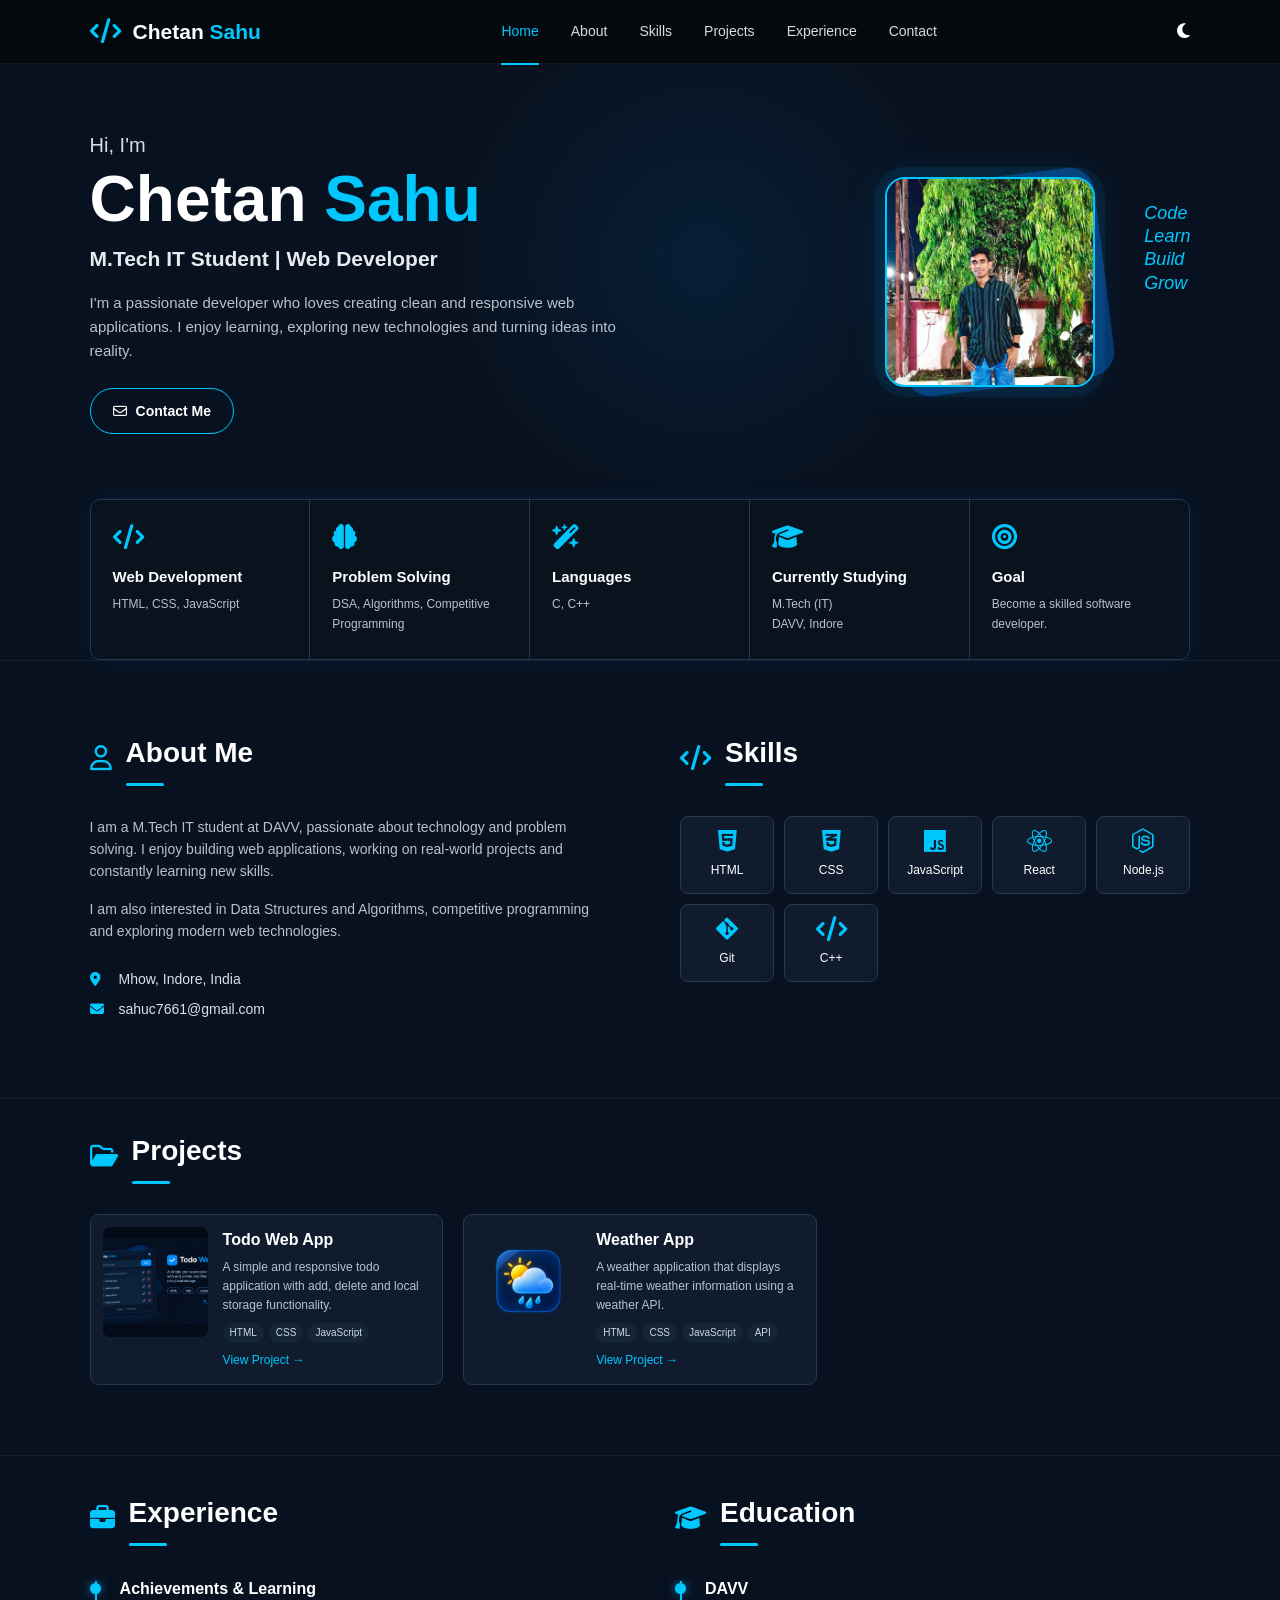
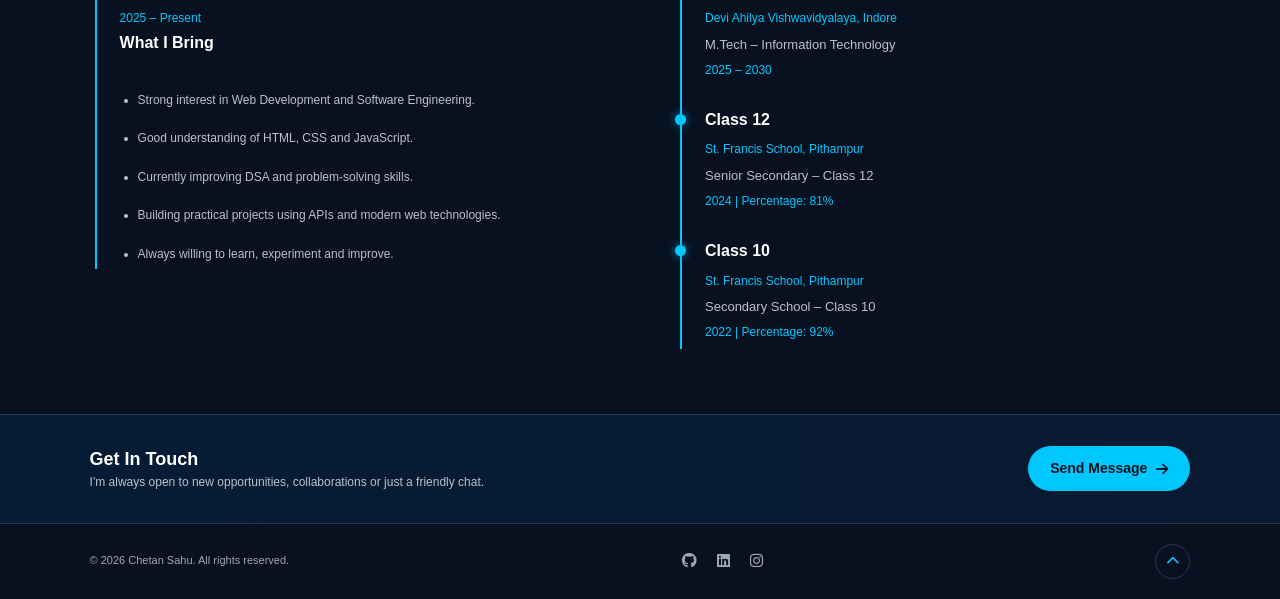
==== commit 1c25578e: "Updated index.html style.css script.js" ====
--- a/index.html
+++ b/index.html
@@ -1,13 +1,12 @@
 <!DOCTYPE html>
 <html lang="en">
+
 <head>
     <meta charset="UTF-8">
 
-    <meta name="viewport"
-          content="width=device-width, initial-scale=1.0">
-
-    <meta name="description"
-          content="Chetan Sahu - M.Tech IT Student Portfolio">
+    <meta name="viewport" content="width=device-width, initial-scale=1.0">
+
+    <meta name="description" content="Chetan Sahu - M.Tech IT Student Portfolio">
 
     <title>Chetan Sahu | Portfolio</title>
 
@@ -15,9 +14,8 @@
     <link rel="stylesheet" href="style.css">
 
     <!-- Font Awesome Icons -->
-    <link rel="stylesheet"
-          href="https://cdnjs.cloudflare.com/ajax/libs/font-awesome/6.5.2/css/all.min.css">
-      <script src="script.js"></script>    
+    <link rel="stylesheet" href="https://cdnjs.cloudflare.com/ajax/libs/font-awesome/6.5.2/css/all.min.css">
+    <script src="script.js"></script>
 </head>
 
 <body>
@@ -41,7 +39,11 @@
         </nav>
 
         <!-- Dark / Light mode -->
-        <button id="theme-btn" class="theme-btn">
+        <!-- <button id="theme-btn" class="theme-btn">
+            <i class="fa-solid fa-moon"></i>
+        </button> -->
+        <!-- Dark / Light Mode -->
+        <button id="theme-btn" class="theme-btn" aria-label="Toggle dark/light mode">
             <i class="fa-solid fa-moon"></i>
         </button>
 
@@ -73,10 +75,10 @@
 
             <div class="hero-buttons">
 
-                <a href="#" class="btn primary-btn">
+                <!-- <a href="#" class="btn primary-btn">
                     <i class="fa-solid fa-download"></i>
                     Download Resume
-                </a>
+                </a> -->
 
                 <a href="#contact" class="btn secondary-btn">
                     <i class="fa-regular fa-envelope"></i>
@@ -94,8 +96,7 @@
 
             <div class="image-decoration"></div>
 
-            <img src="images/profile.jpg"
-                 alt="Chetan Sahu">
+            <img src="images/profile.jpg" alt="Chetan Sahu">
 
             <div class="code-text">
                 Code<br>
@@ -122,7 +123,7 @@
 
                 <p>
                     HTML, CSS, JavaScript
-                    
+
                 </p>
             </div>
 
@@ -154,7 +155,7 @@
 
                 <p>
                     C, C++
-        
+
                 </p>
             </div>
 
@@ -333,7 +334,7 @@
 
             <!-- Project 1 -->
 
-            <div class="project-card">
+            <!-- <div class="project-card">
 
                 <img src="images/travel.png"
                      alt="Travel Explorer">
@@ -357,21 +358,20 @@
 
                     </div>
 
-                    <a href="#" class="project-link">
+                    <a href="projects/travel-explorer/index.html" class="project-link">
                         View Project →
                     </a>
 
                 </div>
 
-            </div>
+            </div> -->
 
 
             <!-- Project 2 -->
 
             <div class="project-card">
 
-                <img src="images/todo.png"
-                     alt="Todo Web App">
+                <img src="images/todo.png" alt="Todo Web App">
 
                 <div class="project-content">
 
@@ -391,7 +391,7 @@
 
                     </div>
 
-                    <a href="#" class="project-link">
+                    <a href="projects/todo-app/index.html" class="project-link">
                         View Project →
                     </a>
 
@@ -404,8 +404,7 @@
 
             <div class="project-card">
 
-                <img src="images/weather.png"
-                     alt="Weather App">
+                <img src="images/weather.png" alt="Weather App">
 
                 <div class="project-content">
 
@@ -426,7 +425,7 @@
 
                     </div>
 
-                    <a href="#" class="project-link">
+                    <a href="projects/weather-app/index.html" class="project-link">
                         View Project →
                     </a>
 
@@ -465,15 +464,27 @@
                         <div>
 
                             <h3>
-                                Personal Projects &
-                                Learning
+                                Achievements & Learning
                             </h3>
 
                             <span>
                                 2025 – Present
-                            </span>
-
-                            <ul>
+                            </span><br>
+                            <div class="experience-box">
+
+                                <h4>What I Bring</h4><br>
+
+                                <ul>
+                                    <li>Strong interest in Web Development and Software Engineering.</li><br>
+                                    <li>Good understanding of HTML, CSS and JavaScript.</li><br>
+                                    <li>Currently improving DSA and problem-solving skills.</li><br>
+                                    <li>Building practical projects using APIs and modern web technologies.</li><br>
+                                    <li>Always willing to learn, experiment and improve.</li>
+                                </ul>
+
+                            </div>
+
+                            <!-- <ul>
 
                                 <li>
                                     Built multiple web
@@ -490,7 +501,7 @@
                                     web technologies.
                                 </li>
 
-                            </ul>
+                            </ul> -->
 
                         </div>
 
@@ -540,6 +551,48 @@
 
                         </div>
 
+                    </div><br>
+                    <div class="timeline-item">
+
+                        <div class="timeline-dot"></div>
+
+                        <div>
+                            <h3>Class 12</h3>
+
+                            <span>
+                                St. Francis School, Pithampur
+                            </span>
+
+                            <p>
+                                Senior Secondary – Class 12
+                            </p>
+
+                            <span>
+                                2024 | Percentage: 81%
+                            </span>
+                        </div>
+
+                    </div><br>
+                    <div class="timeline-item">
+
+                        <div class="timeline-dot"></div>
+
+                        <div>
+                            <h3>Class 10</h3>
+
+                            <span>
+                                St. Francis School, Pithampur
+                            </span>
+
+                            <p>
+                                Secondary School – Class 10
+                            </p>
+
+                            <span>
+                                2022 | Percentage: 92%
+                            </span>
+                        </div>
+
                     </div>
 
                 </div>
@@ -568,9 +621,9 @@
 
             </div>
 
-            <a href="mailto:chetan@example.com"
-               class="btn primary-btn">
-
+
+            <a href="https://mail.google.com/mail/?view=cm&fs=1&to=sahuc7661@gmail.com" target="_blank"
+                class="btn primary-btn">
                 Send Message
                 <i class="fa-solid fa-arrow-right"></i>
 
@@ -592,21 +645,21 @@
 
         <div class="social-links">
 
-            <a href="#">
+            <a href="https://github.com/chetansahu3080" target="_blank">
                 <i class="fa-brands fa-github"></i>
             </a>
 
-            <a href="#">
+            <a href="https://www.linkedin.com/in/chetan-sahu-0645aa422/" target="_blank">
                 <i class="fa-brands fa-linkedin"></i>
             </a>
 
-            <a href="#">
+            <a href="https://www.instagram.com/chetan_sahu3080/" target="_blank">
                 <i class="fa-brands fa-instagram"></i>
             </a>
 
-            <a href="#">
+            <!-- <a href="#">
                 <i class="fa-brands fa-x-twitter"></i>
-            </a>
+            </a> -->
 
         </div>
 
@@ -627,4 +680,5 @@
     <script src="script.js"></script>
 
 </body>
+
 </html>
--- a/style.css
+++ b/style.css
@@ -1,3 +1,4 @@
+
 
 /* =========================================
    GLOBAL SETTINGS
@@ -155,7 +156,7 @@
     background: var(--blue);
 }
 
-.theme-btn {
+/* .theme-btn {
     background: transparent;
     border: none;
 
@@ -170,7 +171,7 @@
 .theme-btn:hover {
     color: var(--blue);
     transform: rotate(20deg);
-}
+} */
 
 
 /* =========================================
@@ -1015,3 +1016,66 @@
     transform: translateY(0);
 }
 
+/* =========================
+   DARK / LIGHT MODE
+========================= */
+
+:root {
+    --bg: #08111f;
+    --text: #ffffff;
+    --card: #101c2e;
+    --blue: #00c8ff;
+    --border: #26384d;
+    --muted: #aebdce;
+}
+
+/* LIGHT MODE */
+body.light-mode {
+    --bg: #f5f9fc;
+    --text: #172033;
+    --card: #ffffff;
+    --blue: #246ddb;
+    --border: #d8e5ed;
+    --muted: #526173;
+}
+
+
+/* Apply colors */
+body {
+    background: var(--bg);
+    color: var(--text);
+    transition: background 0.3s ease, color 0.3s ease;
+}
+
+/* Theme button */
+.theme-btn {
+    background: transparent;
+    border: none;
+    color: var(--text);
+    font-size: 17px;
+    cursor: pointer;
+    transition: 0.3s ease;
+}
+
+.theme-btn:hover {
+    color: var(--blue);
+    transform: rotate(20deg);
+}
+
+/* Optional: make common sections change in light mode */
+body.light-mode .navbar,
+body.light-mode .experience-section,
+body.light-mode .section,
+body.light-mode a{
+    color: #111827;
+}
+body.light-mode p{
+    color: #111827;
+}
+body.light-mode h2{
+    color: #111827;
+}
+body.light-mode footer {
+    background: var(--bg);
+    color: var(--text);
+}
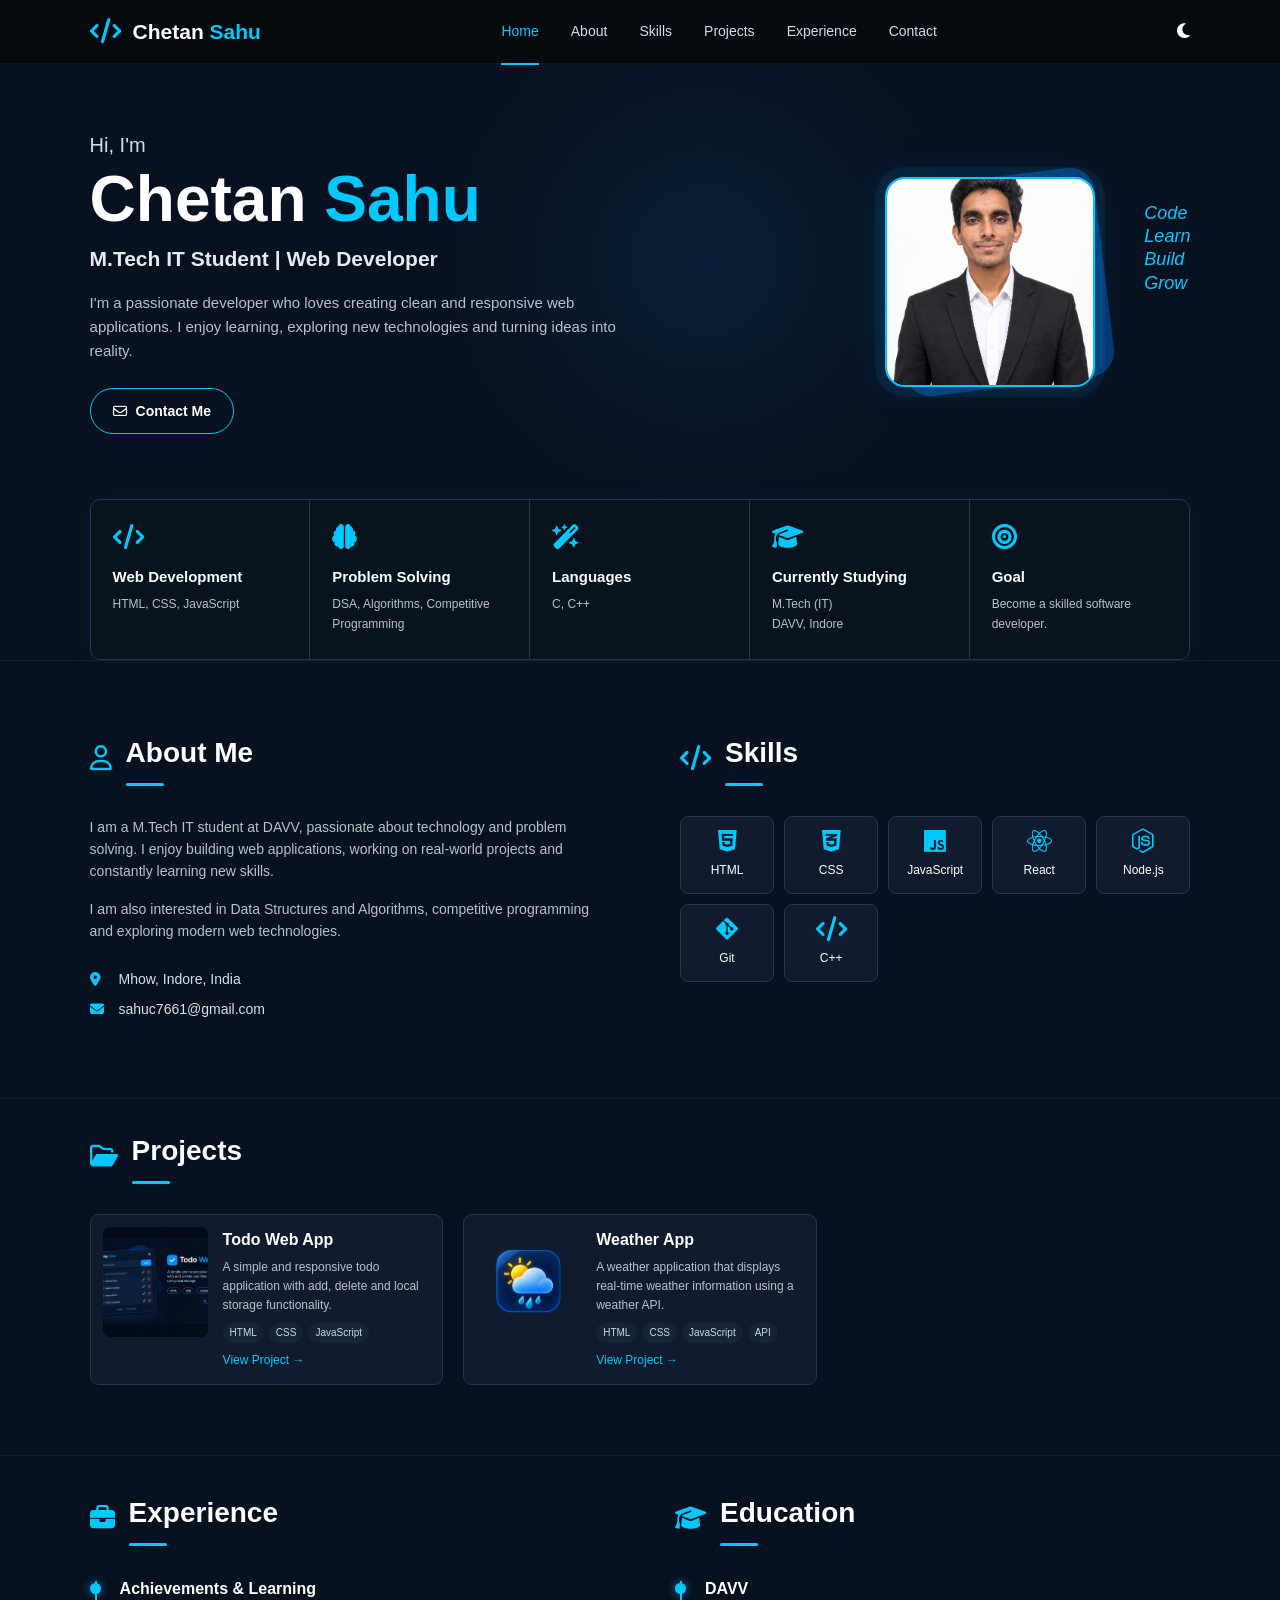
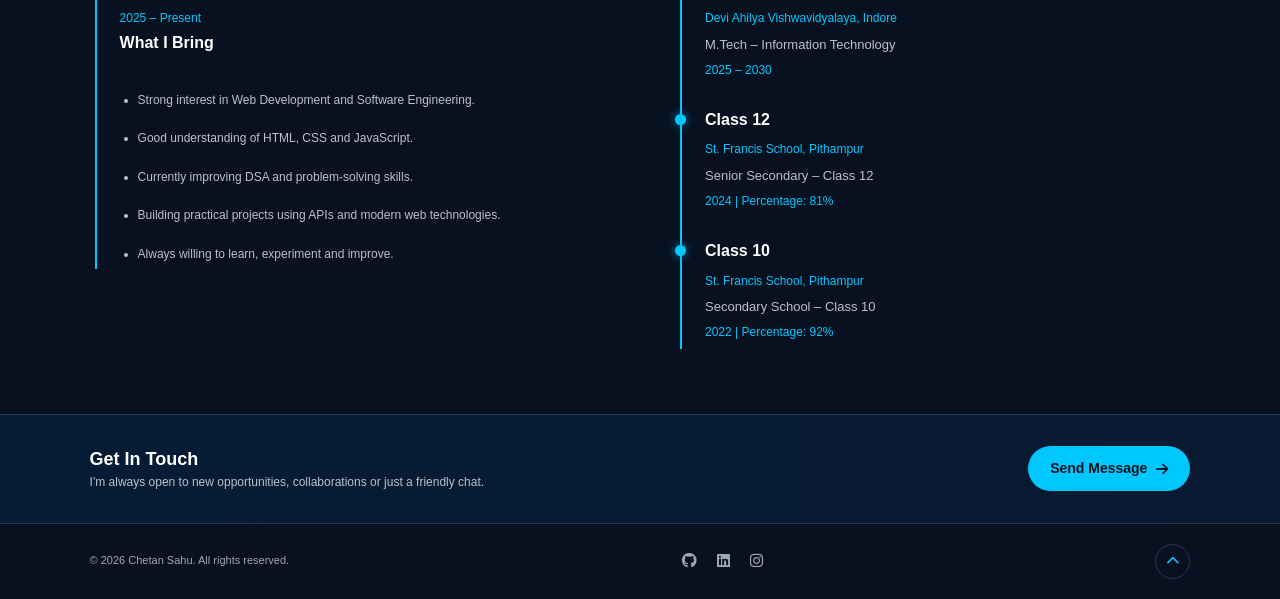
==== commit 60d80648: "Update index.html" ====
--- a/index.html
+++ b/index.html
@@ -96,7 +96,7 @@
 
             <div class="image-decoration"></div>
 
-            <img src="images/profile.jpg" alt="Chetan Sahu">
+            <img src="images/passport_photo.png" alt="Chetan Sahu">
 
             <div class="code-text">
                 Code<br>
@@ -681,4 +681,4 @@
 
 </body>
 
-</html>+</html>
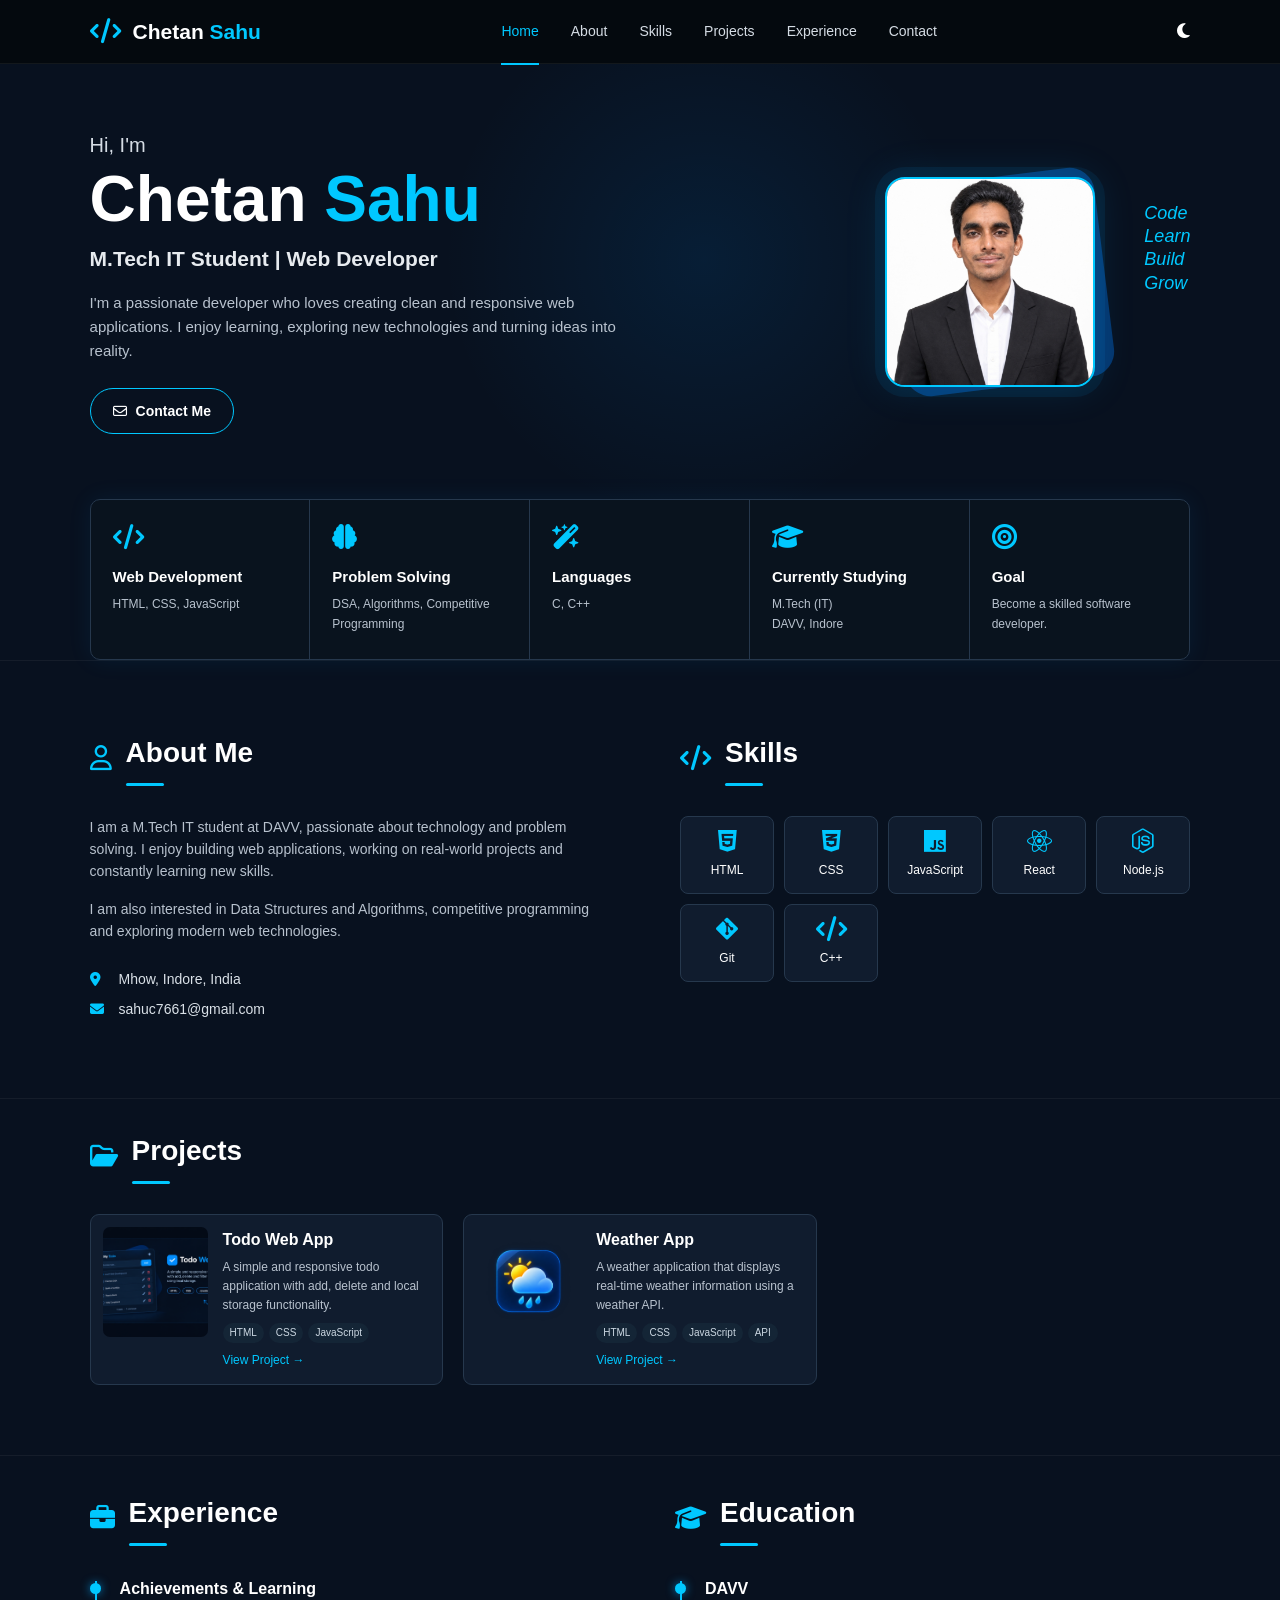
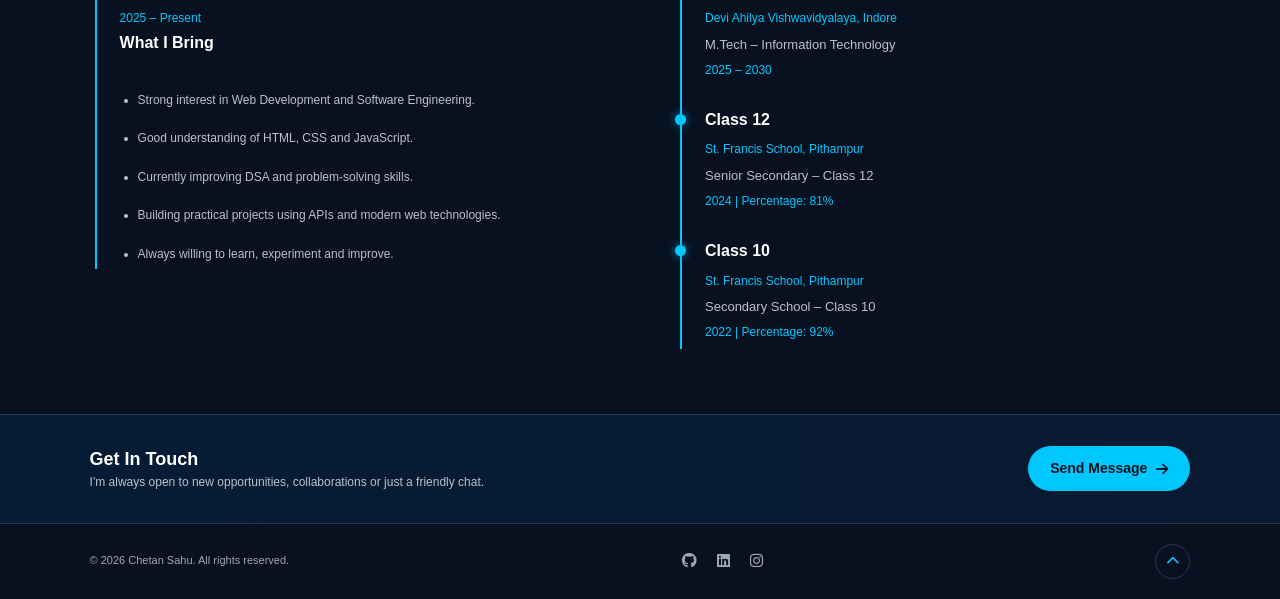
==== commit 8e347123: "Replace passport photo with screenshot image" ====
--- a/index.html
+++ b/index.html
@@ -96,7 +96,7 @@
 
             <div class="image-decoration"></div>
 
-            <img src="images/passport_photo.png" alt="Chetan Sahu">
+            <img src="images/Screenshot.jpg" alt="Chetan Sahu">
 
             <div class="code-text">
                 Code<br>
